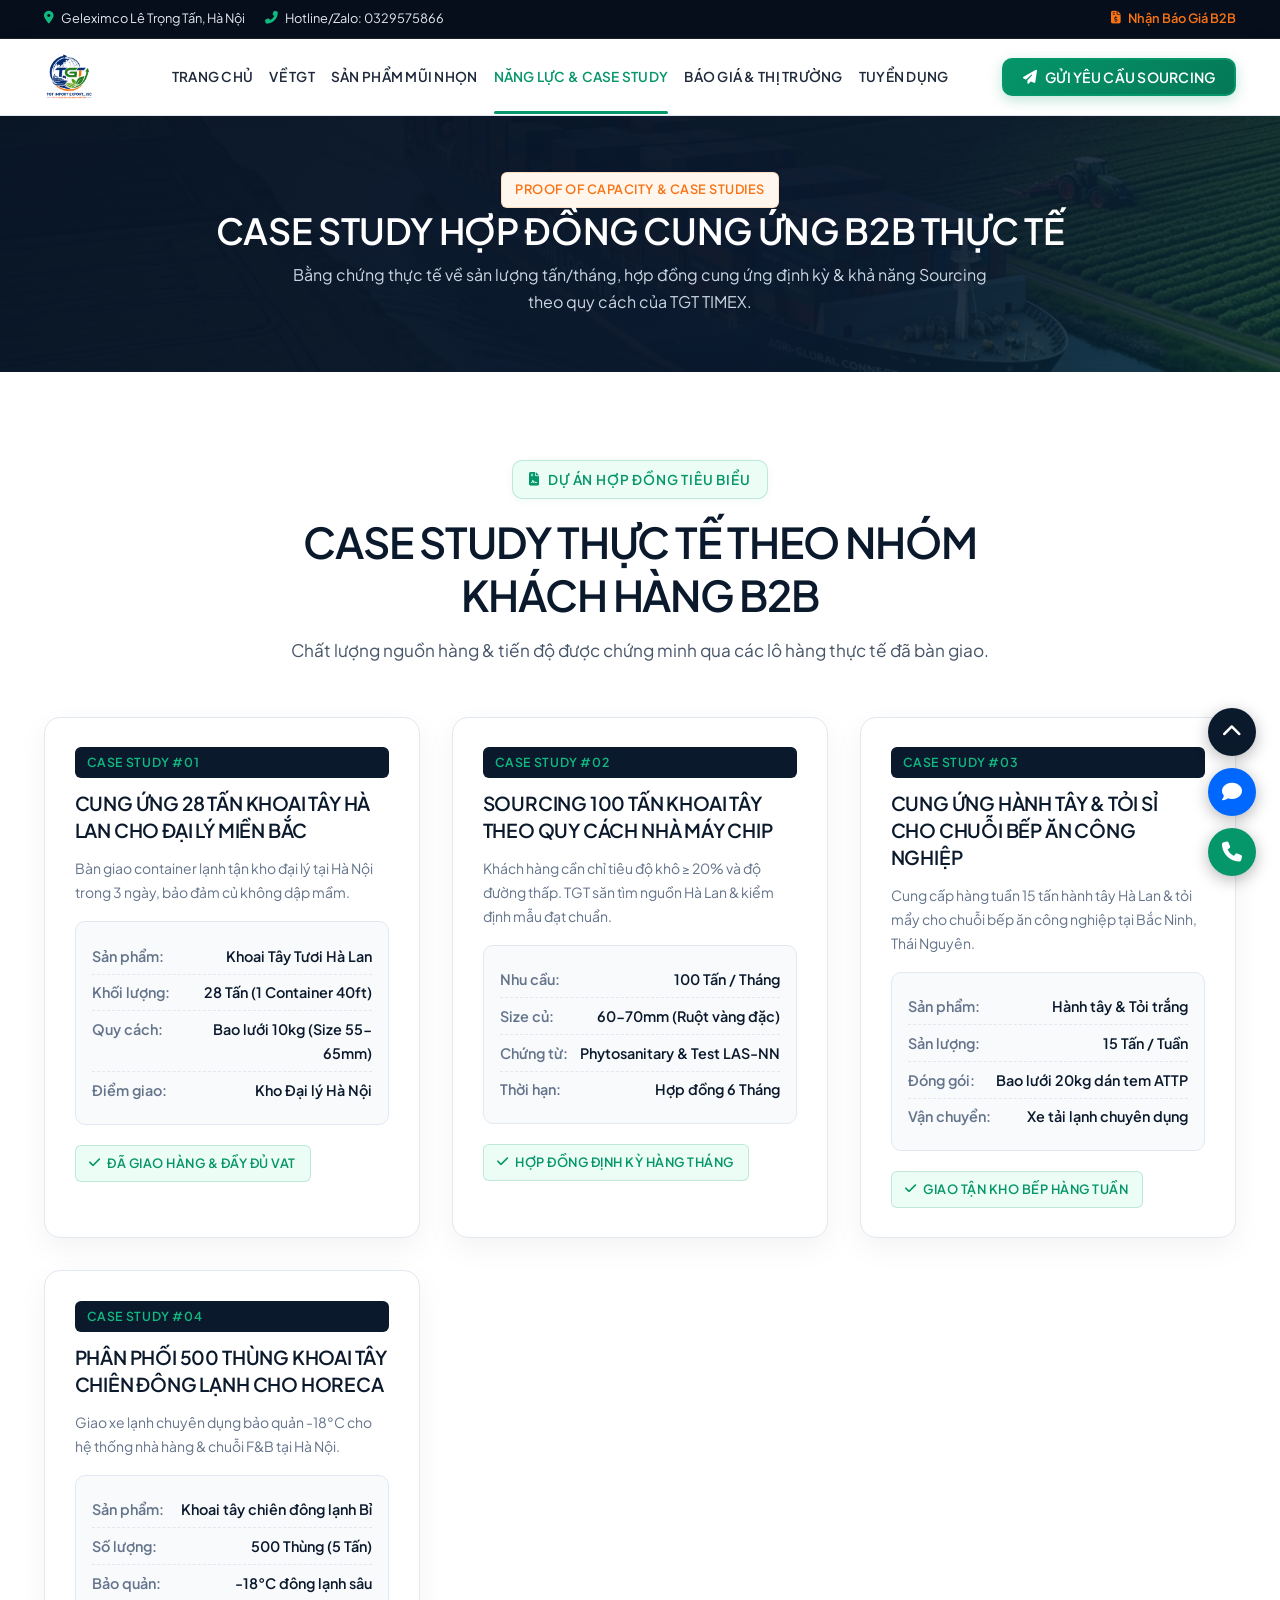
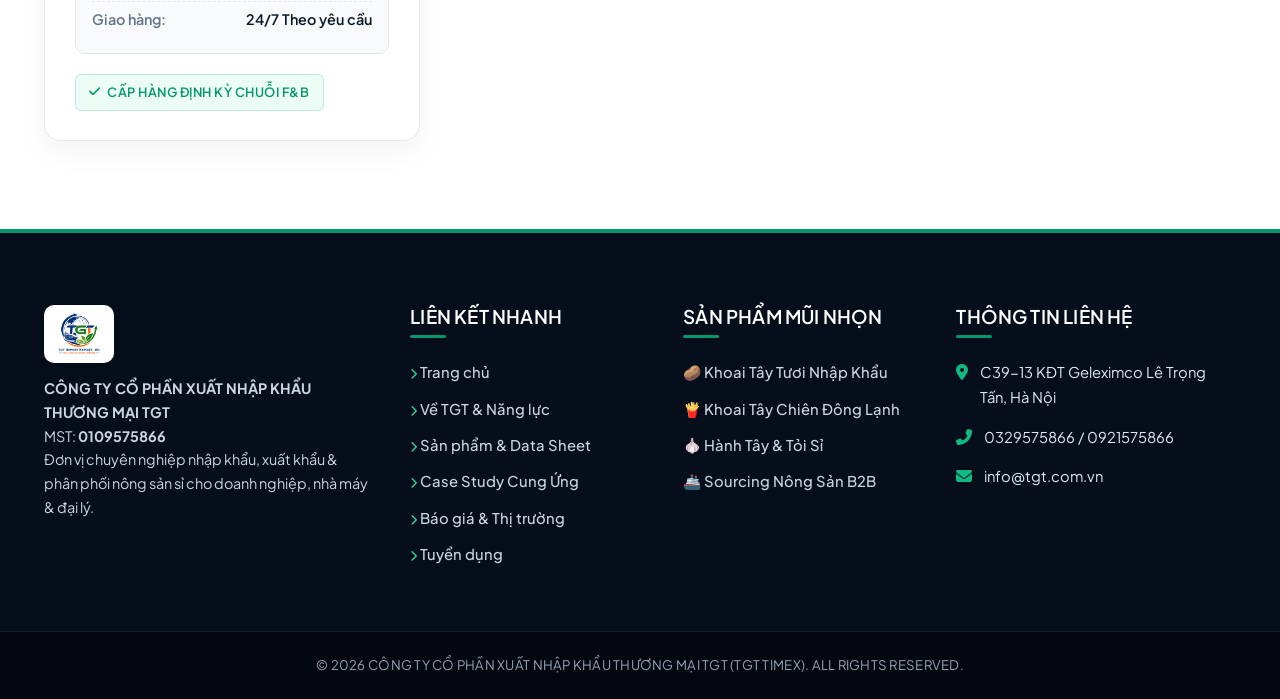
==== du-an.html @ 25cd85db "style: Streamline Footer column titles to SẢN PHẨM MŨI NHỌN and THÔNG TIN TRỤ SỞ, convert Copyright " ====
<!DOCTYPE html>
<html lang="vi">
<head>
    <meta charset="UTF-8">
    <meta name="viewport" content="width=device-width, initial-scale=1.0">
    <title>Năng Lực & Case Study Cung Ứng Thực Tế - TGT TIMEX</title>
    <meta name="description" content="Tổng hợp các Case Study dự án hợp đồng cung ứng nông sản thực tế của TGT TIMEX cho nhà máy chế biến, chợ đầu mối, chuỗi bếp ăn & đối tác XNK.">
    
    <!-- Google Fonts & FontAwesome -->
    <link rel="preconnect" href="https://fonts.googleapis.com">
    <link rel="preconnect" href="https://fonts.gstatic.com" crossorigin>
    <link href="https://fonts.googleapis.com/css2?family=Plus+Jakarta+Sans:wght@400;500;600;700;800&display=swap" rel="stylesheet">
    <link rel="stylesheet" href="https://cdnjs.cloudflare.com/ajax/libs/font-awesome/6.4.0/css/all.min.css">
    
    <link rel="stylesheet" href="assets/css/main.css">
</head>
<body>

        <!-- TOP ANNOUNCEMENT BAR -->
    <div class="top-bar">
        <div class="container">
            <div class="top-bar-info">
                <div class="top-bar-info-item">
                    <i class="fas fa-location-dot"></i>
                    <span>Geleximco Lê Trọng Tấn, Hà Nội</span>
                </div>
                <div class="top-bar-info-item">
                    <i class="fas fa-phone-alt"></i>
                    <span>Hotline/Zalo: 0329575866</span>
                </div>
            </div>
            <div class="top-bar-actions">
                <a href="#" class="top-bar-rfq-link trigger-rfq-modal">
                    <i class="fas fa-file-invoice-dollar"></i> Nhận Báo Giá B2B
                </a>
            </div>
        </div>
    </div>

    <!-- HEADER NAV -->
    <header class="header-nav">
        <div class="container">
            <div class="nav-wrapper">
                <a href="./" class="brand-logo">
                    <img src="assets/images/logo-tgt.png" alt="TGT TIMEX Logo" class="brand-logo-img">
                </a>

                <nav class="nav-menu">
                    <a href="./" class="nav-link">Trang chủ</a>
                    <a href="gioi-thieu.html" class="nav-link">Về TGT</a>
                    <a href="san-pham.html" class="nav-link">Sản Phẩm Mũi Nhọn</a>
                    <a href="du-an.html" class="nav-link active">Năng Lực & Case Study</a>
                    <a href="tin-tuc.html" class="nav-link">Báo Giá & Thị Trường</a>
                    <a href="tuyen-dung.html" class="nav-link">Tuyển dụng</a>
                    <div class="mobile-only-btn" style="margin-top:1.5rem; width:100%;">
                        <button class="btn btn-primary trigger-rfq-modal" style="width:100%; padding:0.85rem;">
                            <i class="fas fa-paper-plane"></i> Gửi Yêu Cầu Sourcing B2B
                        </button>
                    </div>
                </nav>

                <div class="nav-right-actions" style="display:flex; align-items:center; gap:0.75rem;">
                    <button class="btn btn-primary btn-sm trigger-rfq-modal">
                        <i class="fas fa-paper-plane"></i> Gửi Yêu Cầu Sourcing
                    </button>
                    <button class="mobile-toggle" aria-label="Open Menu">
                        <i class="fas fa-bars"></i>
                    </button>
                </div>
            </div>
        </div>
    </header>

    <!-- PAGE TITLE BANNER -->
    <section class="hero-section" style="padding:3.5rem 0; background-color:#0A192F;">
        <div class="hero-bg-overlay" style="opacity:0.4;"></div>
        <div class="container" style="position:relative; z-index:2; text-align:center;">
            <span class="badge badge-orange mb-2">Proof of Capacity & Case Studies</span>
            <h1 style="font-size:2.25rem; color:white;">CASE STUDY HỢP ĐỒNG CUNG ỨNG B2B THỰC TẾ</h1>
            <p style="color:#E2E8F0; max-width:700px; margin:0.5rem auto 0 auto;">Bằng chứng thực tế về sản lượng tấn/tháng, hợp đồng cung ứng định kỳ & khả năng Sourcing theo quy cách của TGT TIMEX.</p>
        </div>
    </section>

    <!-- CASE STUDIES SECTION -->
    <section class="section-padding bg-white">
        <div class="container">
            <div class="section-header">
                <span class="sub-tag"><i class="fas fa-file-contract"></i> Dự Án Hợp Đồng Tiêu Biểu</span>
                <h2 class="section-title">CASE STUDY THỰC TẾ THEO NHÓM KHÁCH HÀNG B2B</h2>
                <p class="section-subtitle">Chất lượng nguồn hàng & tiến độ được chứng minh qua các lô hàng thực tế đã bàn giao.</p>
            </div>

            <div class="case-study-grid">
                <!-- Case 1 -->
                <div class="case-study-card">
                    <div class="case-study-content">
                        <span class="case-study-badge">CASE STUDY #01</span>
                        <h3 class="case-study-title">CUNG ỨNG 28 TẤN KHOAI TÂY HÀ LAN CHO ĐẠI LÝ MIỀN BẮC</h3>
                        <p style="font-size:0.875rem; color:#64748B; margin-bottom:1rem;">Bàn giao container lạnh tận kho đại lý tại Hà Nội trong 3 ngày, bảo đảm củ không dập mầm.</p>
                        
                        <div class="case-study-specs">
                            <div class="case-study-spec-row"><label>Sản phẩm:</label> <span>Khoai Tây Tươi Hà Lan</span></div>
                            <div class="case-study-spec-row"><label>Khối lượng:</label> <span>28 Tấn (1 Container 40ft)</span></div>
                            <div class="case-study-spec-row"><label>Quy cách:</label> <span>Bao lưới 10kg (Size 55-65mm)</span></div>
                            <div class="case-study-spec-row"><label>Điểm giao:</label> <span>Kho Đại lý Hà Nội</span></div>
                        </div>

                        <span class="badge badge-green" style="align-self:flex-start;"><i class="fas fa-check"></i> Đã Giao Hàng & Đầy Đủ VAT</span>
                    </div>
                </div>

                <!-- Case 2 -->
                <div class="case-study-card">
                    <div class="case-study-content">
                        <span class="case-study-badge">CASE STUDY #02</span>
                        <h3 class="case-study-title">SOURCING 100 TẤN KHOAI TÂY THEO QUY CÁCH NHÀ MÁY CHIP</h3>
                        <p style="font-size:0.875rem; color:#64748B; margin-bottom:1rem;">Khách hàng cần chỉ tiêu độ khô ≥ 20% và độ đường thấp. TGT săn tìm nguồn Hà Lan & kiểm định mẫu đạt chuẩn.</p>
                        
                        <div class="case-study-specs">
                            <div class="case-study-spec-row"><label>Nhu cầu:</label> <span>100 Tấn / Tháng</span></div>
                            <div class="case-study-spec-row"><label>Size củ:</label> <span>60-70mm (Ruột vàng đặc)</span></div>
                            <div class="case-study-spec-row"><label>Chứng từ:</label> <span>Phytosanitary & Test LAS-NN</span></div>
                            <div class="case-study-spec-row"><label>Thời hạn:</label> <span>Hợp đồng 6 Tháng</span></div>
                        </div>

                        <span class="badge badge-green" style="align-self:flex-start;"><i class="fas fa-check"></i> Hợp Đồng Định Kỳ Hàng Tháng</span>
                    </div>
                </div>

                <!-- Case 3 -->
                <div class="case-study-card">
                    <div class="case-study-content">
                        <span class="case-study-badge">CASE STUDY #03</span>
                        <h3 class="case-study-title">CUNG ỨNG HÀNH TÂY & TỎI SỈ CHO CHUỖI BẾP ĂN CÔNG NGHIỆP</h3>
                        <p style="font-size:0.875rem; color:#64748B; margin-bottom:1rem;">Cung cấp hàng tuần 15 tấn hành tây Hà Lan & tỏi mẩy cho chuỗi bếp ăn công nghiệp tại Bắc Ninh, Thái Nguyên.</p>
                        
                        <div class="case-study-specs">
                            <div class="case-study-spec-row"><label>Sản phẩm:</label> <span>Hành tây & Tỏi trắng</span></div>
                            <div class="case-study-spec-row"><label>Sản lượng:</label> <span>15 Tấn / Tuần</span></div>
                            <div class="case-study-spec-row"><label>Đóng gói:</label> <span>Bao lưới 20kg dán tem ATTP</span></div>
                            <div class="case-study-spec-row"><label>Vận chuyển:</label> <span>Xe tải lạnh chuyên dụng</span></div>
                        </div>

                        <span class="badge badge-green" style="align-self:flex-start;"><i class="fas fa-check"></i> Giao Tận Kho Bếp Hàng Tuần</span>
                    </div>
                </div>

                <!-- Case 4 -->
                <div class="case-study-card">
                    <div class="case-study-content">
                        <span class="case-study-badge">CASE STUDY #04</span>
                        <h3 class="case-study-title">PHÂN PHỐI 500 THÙNG KHOAI TÂY CHIÊN ĐÔNG LẠNH CHO HORECA</h3>
                        <p style="font-size:0.875rem; color:#64748B; margin-bottom:1rem;">Giao xe lạnh chuyên dụng bảo quản -18°C cho hệ thống nhà hàng & chuỗi F&B tại Hà Nội.</p>
                        
                        <div class="case-study-specs">
                            <div class="case-study-spec-row"><label>Sản phẩm:</label> <span>Khoai tây chiên đông lạnh Bỉ</span></div>
                            <div class="case-study-spec-row"><label>Số lượng:</label> <span>500 Thùng (5 Tấn)</span></div>
                            <div class="case-study-spec-row"><label>Bảo quản:</label> <span>-18°C đông lạnh sâu</span></div>
                            <div class="case-study-spec-row"><label>Giao hàng:</label> <span>24/7 Theo yêu cầu</span></div>
                        </div>

                        <span class="badge badge-green" style="align-self:flex-start;"><i class="fas fa-check"></i> Cấp Hàng Định Kỳ Chuỗi F&B</span>
                    </div>
                </div>
            </div>
        </div>
    </section>

    <!-- FOOTER -->
    <footer class="footer">
        <div class="container">
            <div class="footer-grid">
                <div class="footer-col">
                    <div class="brand-logo mb-3">
                        <img src="assets/images/logo-tgt.png" alt="TGT TIMEX Logo" class="brand-logo-img footer-logo-img">
                    </div>
                    <p style="color:#CBD5E1; margin-top:0.85rem; font-size:0.9rem; line-height:1.65;">
                        <strong>CÔNG TY CỔ PHẦN XUẤT NHẬP KHẨU THƯƠNG MẠI TGT</strong><br>
                        MST: <strong>0109575866</strong><br>
                        Đơn vị chuyên nghiệp nhập khẩu, xuất khẩu & phân phối nông sản sỉ cho doanh nghiệp, nhà máy & đại lý.
                    </p>
                </div>

                <div class="footer-col">
                    <h4>LIÊN KẾT NHANH</h4>
                    <div class="footer-links">
                        <a href="./"><i class="fas fa-chevron-right" style="font-size:0.7rem; color:#34D399;"></i> Trang chủ</a>
                        <a href="gioi-thieu.html"><i class="fas fa-chevron-right" style="font-size:0.7rem; color:#34D399;"></i> Về TGT & Năng lực</a>
                        <a href="san-pham.html"><i class="fas fa-chevron-right" style="font-size:0.7rem; color:#34D399;"></i> Sản phẩm & Data Sheet</a>
                        <a href="du-an.html"><i class="fas fa-chevron-right" style="font-size:0.7rem; color:#34D399;"></i> Case Study Cung Ứng</a>
                        <a href="tin-tuc.html"><i class="fas fa-chevron-right" style="font-size:0.7rem; color:#34D399;"></i> Báo giá & Thị trường</a>
                        <a href="tuyen-dung.html"><i class="fas fa-chevron-right" style="font-size:0.7rem; color:#34D399;"></i> Tuyển dụng</a>
                    </div>
                </div>

                <div class="footer-col">
                    <h4>SẢN PHẨM MŨI NHỌN</h4>
                    <div class="footer-links">
                        <a href="san-pham.html">🥔 Khoai Tây Tươi Nhập Khẩu</a>
                        <a href="san-pham.html">🍟 Khoai Tây Chiên Đông Lạnh</a>
                        <a href="san-pham.html">🧄 Hành Tây & Tỏi Sỉ</a>
                        <a href="san-pham.html">🚢 Sourcing Nông Sản B2B</a>
                    </div>
                </div>

                <div class="footer-col">
                    <h4>THÔNG TIN LIÊN HỆ</h4>
                    <div class="footer-info-list">
                        <div class="footer-info-item">
                            <i class="fas fa-location-dot"></i>
                            <span>C39-13 KĐT Geleximco Lê Trọng Tấn, Hà Nội</span>
                        </div>
                        <div class="footer-info-item">
                            <i class="fas fa-phone-alt"></i>
                            <span>0329575866 / 0921575866</span>
                        </div>
                        <div class="footer-info-item">
                            <i class="fas fa-envelope"></i>
                            <span>info@tgt.com.vn</span>
                        </div>
                    </div>
                </div>
            </div>
        </div>

        <div class="copyright-bar">
            <div class="container">
                <p>© 2026 CÔNG TY CỔ PHẦN XUẤT NHẬP KHẨU THƯƠNG MẠI TGT (TGT TIMEX). All Rights Reserved.</p>
            </div>
        </div>
    </footer>

    <!-- FLOATING WIDGET -->
    <div class="floating-contact">
        <button id="backToTopBtn" class="float-btn float-backtotop" title="Về Đầu Trang">
            <i class="fas fa-chevron-up"></i>
        </button>
        <a href="https://zalo.me/0921575866" target="_blank" class="float-btn float-zalo" title="Chat Zalo 0921575866">
            <i class="fas fa-comment"></i>
        </a>
        <a href="tel:0329575866" class="float-btn float-phone" title="Gọi Hotline 0329575866">
            <i class="fas fa-phone"></i>
        </a>
    </div>

    <!-- RFQ MODAL -->
    <div class="modal-overlay" id="rfqModal">
        <div class="modal-card">
            <div class="modal-header">
                <div>
                    <span class="badge badge-orange mb-1">Gửi Yêu Cầu Báo Giá B2B</span>
                    <h3 style="font-size:1.35rem; color:#0F233D;">YÊU CẦU BÁO GIÁ & TÌM NGUỒN HÀNG NÔNG SẢN</h3>
                </div>
                <button class="modal-close"><i class="fas fa-xmark"></i></button>
            </div>
            <div class="modal-body">
                <form>
                    <div class="form-grid">
                        <div class="form-group">
                            <label>Họ và Tên Người Liên Hệ *</label>
                            <input type="text" class="form-control" placeholder="Nguyễn Văn A" required>
                        </div>
                        <div class="form-group">
                            <label>Tên Doanh Nghiệp / Cơ Sở *</label>
                            <input type="text" class="form-control" placeholder="Công ty / Đại lý..." required>
                        </div>
                        <div class="form-group">
                            <label>Số Điện Thoại / Zalo *</label>
                            <input type="tel" class="form-control" placeholder="09xxxxxxx" required>
                        </div>
                        <div class="form-group">
                            <label>Email nhận báo giá *</label>
                            <input type="email" class="form-control" placeholder="email@domain.com" required>
                        </div>
                        <div class="form-group">
                            <label>Mô hình kinh doanh?</label>
                            <select class="form-control">
                                <option value="nhamay">Nhà máy chế biến</option>
                                <option value="daily">Chợ đầu mối / Đại lý sỉ</option>
                                <option value="horeca">HORECA / Nhà hàng / F&B</option>
                                <option value="bepan">Bếp ăn công nghiệp</option>
                                <option value="sieuthi">Siêu thị / Bán lẻ</option>
                                <option value="xnk">Doanh nghiệp XNK</option>
                            </select>
                        </div>
                        <div class="form-group">
                            <label>Thời gian cần hàng?</label>
                            <select class="form-control">
                                <option value="ngay">Ngay lập tức (1-3 ngày)</option>
                                <option value="tuan">Trong 1-7 ngày</option>
                                <option value="thang">Trong 7-30 ngày</option>
                                <option value="daihan">Hợp đồng dài hạn</option>
                            </select>
                        </div>
                        <div class="form-group full-width">
                            <label>Ghi Chú Quy Cách & Sản Lượng Nông Sản</label>
                            <textarea class="form-control" placeholder="Ghi chú loại nông sản, size củ, số lượng tấn/container cần..."></textarea>
                        </div>
                    </div>
                    <div style="margin-top:1.35rem; text-align:center;">
                        <button type="submit" class="btn btn-navy btn-lg" style="width:100%;">
                            <i class="fas fa-paper-plane"></i> Gửi Yêu Cầu Báo Giá Ngay
                        </button>
                    </div>
                </form>
            </div>
        </div>
    </div>

    <script src="assets/js/main.js"></script>

    <!-- MOBILE STICKY BOTTOM BAR -->
    <div class="mobile-bottom-bar">
        <a href="tel:0329575866" class="mobile-bottom-btn mobile-btn-call">
            <i class="fas fa-phone-alt"></i> Hotline: 0329575866
        </a>
        <a href="https://zalo.me/0921575866" target="_blank" class="mobile-bottom-btn mobile-btn-zalo">
            <i class="fas fa-comment"></i> Chat Zalo B2B
        </a>
    </div>
</body>
</html>
---- assets/css/main.css ----
/* ==========================================================================
   TGT TIMEX - Master Ultra-Premium B2B Trade & Agriculture Design System
   Font Family: 'Plus Jakarta Sans' (Corporate B2B & Modern Trade Standard)
   Color Palette: Deep Corporate Navy (#0B192C / #061121) + Emerald Green (#059669 / #10B981) + Warm Amber (#F97316)
   ========================================================================== */

@import url('https://fonts.googleapis.com/css2?family=Plus+Jakarta+Sans:ital,wght@0,400;0,500;0,600;0,700;0,800;1,400;1,600&display=swap');

:root {
    --primary-navy: #0B192C;
    --dark-navy: #050E1A;
    --accent-green: #059669;
    --emerald-bright: #10B981;
    --emerald-light: #ECFDF5;
    --accent-orange: #F97316;
    --orange-light: #FFF7ED;
    --text-primary: #0F172A;
    --text-secondary: #475569;
    --text-muted: #64748B;
    --bg-light: #F8FAFC;
    --border-color: #E2E8F0;
    --card-shadow: 0 10px 30px rgba(11, 25, 44, 0.05);
    --card-shadow-hover: 0 20px 40px rgba(5, 150, 105, 0.15);
    --radius-sm: 6px;
    --radius-md: 10px;
    --radius-lg: 16px;
    --radius-xl: 24px;
    --transition-smooth: all 0.3s cubic-bezier(0.4, 0, 0.2, 1);
}

/* --- Reset & Global Body Styling --- */
*, *::before, *::after {
    box-sizing: border-box;
    margin: 0;
    padding: 0;
}

html, body {
    width: 100%;
    max-width: 100vw;
    overflow-x: hidden !important;
    scroll-behavior: smooth;
    font-size: 16px;
    -webkit-font-smoothing: antialiased;
    -moz-osx-font-smoothing: grayscale;
}

body.menu-open {
    overflow: hidden !important;
    touch-action: none;
}

body {
    font-family: 'Plus Jakarta Sans', -apple-system, BlinkMacSystemFont, 'Segoe UI', Roboto, sans-serif;
    color: var(--text-primary);
    background-color: #FFFFFF;
    font-size: 1rem;
    line-height: 1.7;
    font-weight: 400;
}

h1, h2, h3, h4, h5, h6,
.section-title, .hero-text-box h1, .product-title, .case-study-title, .service-card h3, .news-title, .modal-title, .rfq-title {
    font-family: 'Plus Jakarta Sans', sans-serif;
    color: var(--primary-navy);
    font-weight: 600;
    line-height: 1.25;
    word-wrap: break-word;
    letter-spacing: -0.01em;
    text-transform: uppercase;
}

h1 *, h2 *, h3 *, h4 *, h5 *, h6 *,
.section-title *, .hero-text-box h1 *, .product-title *, .case-study-title *, .service-card h3 *, .news-title *, .modal-title * {
    font-weight: 600 !important;
    text-transform: uppercase;
}

a {
    color: inherit;
    text-decoration: none;
    transition: var(--transition-smooth);
}

ul { list-style: none; }

img {
    max-width: 100%;
    height: auto;
    display: block;
}

.container {
    width: 100%;
    max-width: 1240px;
    margin: 0 auto;
    padding: 0 1.5rem;
    box-sizing: border-box;
}

/* --- Section Formatting & Subtitles --- */
.section-padding {
    padding: 5.5rem 0;
}

.bg-grey { background-color: var(--bg-light) !important; }
.bg-green-soft { background-color: #F0FDF4 !important; }
.bg-navy-dark { 
    background: linear-gradient(135deg, #0B192C 0%, #050E1A 100%) !important; 
    color: #FFFFFF !important; 
}

/* Force Crisp Contrast Text inside ALL dark background sections */
.bg-navy-dark h1,
.bg-navy-dark h2,
.bg-navy-dark h3,
.bg-navy-dark h4,
.bg-navy-dark .section-title,
.workflow-section h1,
.workflow-section h2,
.workflow-section h3,
.workflow-section h4,
.workflow-section .section-title,
.hero-section h1,
.hero-section h2,
.hero-section h3,
.hero-section h4,
.hero-section .section-title,
#b2b-cta h1,
#b2b-cta h2,
#b2b-cta h3,
#b2b-cta h4,
#b2b-cta .section-title {
    color: #FFFFFF !important;
}

.bg-navy-dark p,
.bg-navy-dark .section-subtitle,
.workflow-section p,
.workflow-section .section-subtitle,
.hero-section p,
.hero-section .section-subtitle,
#b2b-cta p,
#b2b-cta .section-subtitle {
    color: #CBD5E1 !important;
}

.section-header {
    text-align: center;
    max-width: 820px;
    margin: 0 auto 3.25rem auto;
}

.section-header.text-left {
    text-align: left;
    margin-left: 0;
}

.sub-tag {
    display: inline-flex;
    align-items: center;
    gap: 0.5rem;
    color: var(--accent-green);
    font-family: 'Plus Jakarta Sans', sans-serif;
    font-weight: 600;
    font-size: 0.85rem;
    text-transform: uppercase;
    letter-spacing: 0.06em;
    background-color: var(--emerald-light);
    padding: 0.45rem 1rem;
    border-radius: var(--radius-md);
    margin-bottom: 1rem;
    border: 1px solid rgba(5, 150, 105, 0.2);
    box-shadow: 0 2px 8px rgba(5, 150, 105, 0.06);
}

.badge {
    display: inline-flex;
    align-items: center;
    gap: 0.4rem;
    padding: 0.4rem 0.85rem;
    border-radius: var(--radius-sm);
    font-family: 'Plus Jakarta Sans', sans-serif;
    font-size: 0.8rem;
    font-weight: 600;
    text-transform: uppercase;
    letter-spacing: 0.04em;
}

.badge-navy { background-color: var(--primary-navy); color: #FFFFFF; }
.badge-green { background-color: var(--emerald-light); color: var(--accent-green); border: 1px solid rgba(5, 150, 105, 0.2); }
.badge-orange { background-color: var(--orange-light); color: var(--accent-orange); border: 1px solid rgba(249, 115, 22, 0.2); }

.section-title {
    font-size: clamp(1.85rem, 4vw, 2.65rem);
    font-weight: 600;
    color: var(--primary-navy);
    line-height: 1.25;
    margin-bottom: 0.9rem;
    letter-spacing: -0.025em;
}

.section-subtitle {
    font-size: 1.075rem;
    color: var(--text-secondary);
    line-height: 1.7;
    font-weight: 400;
}

/* --- Buttons --- */
.btn {
    display: inline-flex;
    align-items: center;
    justify-content: center;
    gap: 0.5rem;
    padding: 0.85rem 1.6rem;
    border-radius: var(--radius-md);
    font-family: 'Plus Jakarta Sans', sans-serif;
    font-weight: 600;
    font-size: 0.925rem;
    cursor: pointer;
    border: 2px solid transparent;
    transition: var(--transition-smooth);
    white-space: nowrap;
    box-sizing: border-box;
    text-transform: uppercase !important;
    letter-spacing: 0.02em;
}

.btn-primary {
    background: linear-gradient(135deg, #059669 0%, #047857 100%);
    color: #FFFFFF;
    border-color: #059669;
    box-shadow: 0 4px 14px rgba(5, 150, 105, 0.25);
}

.btn-primary:hover {
    background: linear-gradient(135deg, #047857 0%, #065F46 100%);
    border-color: #047857;
    box-shadow: 0 8px 24px rgba(5, 150, 105, 0.35);
    transform: translateY(-2px);
}

.btn-navy {
    background: linear-gradient(135deg, #0B192C 0%, #183354 100%);
    color: #FFFFFF;
    border-color: #0B192C;
    box-shadow: 0 4px 14px rgba(11, 25, 44, 0.2);
}

.btn-navy:hover {
    background: linear-gradient(135deg, #183354 0%, #0B192C 100%);
    border-color: #183354;
    box-shadow: 0 8px 24px rgba(11, 25, 44, 0.35);
    transform: translateY(-2px);
}

.btn-outline-navy {
    background-color: transparent;
    border-color: var(--primary-navy);
    color: var(--primary-navy);
}

.btn-outline-navy:hover {
    background-color: var(--primary-navy);
    color: #FFFFFF;
    transform: translateY(-2px);
}

.btn-outline-white {
    background-color: rgba(255, 255, 255, 0.08);
    border-color: rgba(255, 255, 255, 0.3);
    color: #FFFFFF;
    backdrop-filter: blur(8px);
}

.btn-outline-white:hover {
    background-color: #FFFFFF;
    color: var(--primary-navy);
    border-color: #FFFFFF;
    transform: translateY(-2px);
}

.btn-sm { padding: 0.5rem 1.15rem; font-size: 0.875rem; }
.btn-lg { padding: 1rem 2.25rem; font-size: 1.05rem; }

/* --- Top Bar --- */
.top-bar {
    background-color: var(--dark-navy);
    color: #E2E8F0;
    font-size: 0.825rem;
    padding: 0.5rem 0;
    border-bottom: 1px solid rgba(255, 255, 255, 0.08);
    overflow: hidden;
}

.top-bar .container {
    display: flex;
    justify-content: space-between;
    align-items: center;
    gap: 1rem;
}

.top-bar-info {
    display: flex;
    align-items: center;
    gap: 1.25rem;
    flex-wrap: nowrap;
    overflow: hidden;
}

.top-bar-info-item {
    display: flex;
    align-items: center;
    gap: 0.45rem;
    white-space: nowrap;
    font-size: 0.8rem;
}

.top-bar-info-item i { color: var(--emerald-bright); flex-shrink: 0; }

.top-bar-rfq-link {
    color: var(--accent-orange);
    font-weight: 600;
    font-family: 'Plus Jakarta Sans', sans-serif;
    display: flex;
    align-items: center;
    gap: 0.45rem;
    white-space: nowrap;
    font-size: 0.8rem;
    flex-shrink: 0;
}

.top-bar-rfq-link:hover { color: #FFA35C; }

/* --- Header Navbar Desktop --- */
.header-nav {
    position: sticky;
    top: 0;
    z-index: 1000;
    background-color: #FFFFFF;
    border-bottom: 1px solid var(--border-color);
    box-shadow: 0 4px 20px rgba(0, 0, 0, 0.04);
}

.nav-wrapper {
    display: flex;
    align-items: center;
    justify-content: space-between;
    height: 76px;
    gap: 1rem;
}

/* Brand Logo */
.brand-logo {
    display: flex;
    align-items: center;
    flex-shrink: 0;
    margin-right: 1.5rem;
}

.brand-logo-img {
    height: 50px;
    width: auto;
    max-width: 220px;
    object-fit: contain;
    flex-shrink: 0;
    transition: var(--transition-smooth);
}

.footer-logo-img {
    height: 58px;
    background-color: #FFFFFF;
    padding: 6px 12px;
    border-radius: var(--radius-md);
    box-shadow: 0 4px 14px rgba(0, 0, 0, 0.15);
}

.logo-icon-box {
    width: 42px;
    height: 42px;
    background: linear-gradient(135deg, #0B192C, #059669);
    border-radius: var(--radius-md);
    display: flex;
    align-items: center;
    justify-content: center;
    color: #FFFFFF;
    font-weight: 600;
    font-size: 1.2rem;
    font-family: 'Plus Jakarta Sans', sans-serif;
    position: relative;
    box-shadow: 0 4px 12px rgba(5, 150, 105, 0.25);
    flex-shrink: 0;
}

.logo-text { display: flex; flex-direction: column; white-space: nowrap; }

.logo-title {
    font-family: 'Plus Jakarta Sans', sans-serif;
    font-weight: 600;
    font-size: 1.35rem;
    color: var(--primary-navy);
    line-height: 1;
    letter-spacing: -0.025em;
}

.logo-title span { color: var(--accent-green); }

.logo-subtitle {
    font-size: 0.65rem;
    font-weight: 600;
    color: var(--text-muted);
    letter-spacing: 0.08em;
    text-transform: uppercase;
    margin-top: 3px;
}

/* Nav Menu Desktop */
.nav-menu {
    display: flex;
    align-items: center;
    gap: clamp(0.5rem, 1.25vw, 1.35rem);
    flex-shrink: 1;
    flex-wrap: nowrap;
}

.nav-link {
    font-family: 'Plus Jakarta Sans', sans-serif;
    font-weight: 600;
    font-size: 0.85rem;
    color: #1E293B;
    padding: 0.5rem 0;
    position: relative;
    white-space: nowrap;
    flex-shrink: 0;
    text-transform: uppercase !important;
    letter-spacing: 0.02em;
}

.nav-link:hover, .nav-link.active {
    color: var(--accent-green);
    font-weight: 600;
}

.nav-link.active::after {
    content: '';
    position: absolute;
    bottom: -18px;
    left: 0;
    width: 100%;
    height: 3px;
    background-color: var(--accent-green);
    border-radius: 2px;
}

.nav-right-actions {
    display: flex;
    align-items: center;
    gap: 0.75rem;
    flex-shrink: 0;
}

.mobile-toggle {
    display: none;
    background: none;
    border: none;
    font-size: 1.5rem;
    color: var(--primary-navy);
    cursor: pointer;
    padding: 0.4rem;
}

.mobile-only-btn { display: none; }

/* --- Hero Banner Section --- */
.hero-section {
    position: relative;
    background-color: var(--dark-navy);
    color: #FFFFFF;
    padding: 5rem 0 6.5rem 0;
    overflow: hidden;
}

.hero-bg-overlay {
    position: absolute;
    inset: 0;
    background: linear-gradient(135deg, rgba(5, 14, 26, 0.96) 0%, rgba(11, 25, 44, 0.9) 65%, rgba(5, 150, 105, 0.32) 100%),
                url('../images/hero_banner.png') center/cover no-repeat;
    z-index: 1;
}

.hero-content-wrapper {
    position: relative;
    z-index: 2;
    display: grid;
    grid-template-columns: 1.25fr 0.75fr;
    gap: 3.5rem;
    align-items: center;
}

.hero-text-box h1 {
    font-size: clamp(2.1rem, 4.8vw, 3.2rem);
    font-weight: 600;
    color: #FFFFFF !important;
    margin-bottom: 1.35rem;
    line-height: 1.18;
    letter-spacing: -0.03em;
}

.hero-text-box h1 span { color: var(--emerald-bright) !important; }

.hero-text-box p {
    font-size: 1.1rem;
    color: #E2E8F0 !important;
    margin-bottom: 2.25rem;
    max-width: 650px;
    line-height: 1.7;
}

.hero-actions {
    display: flex;
    align-items: center;
    gap: 1rem;
    flex-wrap: wrap;
}

.hero-feature-card {
    background: rgba(255, 255, 255, 0.05);
    border: 1px solid rgba(255, 255, 255, 0.15);
    border-radius: var(--radius-lg);
    padding: 2rem;
    backdrop-filter: blur(12px);
    box-shadow: 0 20px 40px rgba(0, 0, 0, 0.3);
    box-sizing: border-box;
}

.hero-feature-card h3 {
    color: #FFFFFF !important;
    font-size: 1.25rem;
    margin-bottom: 1.25rem;
    padding-bottom: 0.75rem;
    border-bottom: 1px solid rgba(255, 255, 255, 0.15);
}

.hero-feature-list {
    display: flex;
    flex-direction: column;
    gap: 1.15rem;
}

.hero-feature-item {
    display: flex;
    align-items: flex-start;
    gap: 0.9rem;
}

.hero-feature-icon {
    width: 36px;
    height: 36px;
    background-color: rgba(16, 185, 129, 0.25);
    color: var(--emerald-bright);
    border-radius: 50%;
    display: flex;
    align-items: center;
    justify-content: center;
    font-size: 1rem;
    flex-shrink: 0;
    margin-top: 2px;
}

.hero-feature-info h4 {
    color: #FFFFFF !important;
    font-size: 1rem;
    font-weight: 600;
    margin-bottom: 0.2rem;
}

.hero-feature-info p {
    color: #CBD5E1 !important;
    font-size: 0.875rem;
    line-height: 1.5;
}

/* --- Target Customer Segment Cards --- */
.segments-grid {
    display: grid;
    grid-template-columns: repeat(3, 1fr);
    gap: 1.75rem;
}

.segment-card {
    background-color: #FFFFFF;
    border: 1px solid var(--border-color);
    border-radius: var(--radius-lg);
    padding: 2rem 1.65rem;
    transition: var(--transition-smooth);
    display: flex;
    flex-direction: column;
    box-shadow: var(--card-shadow);
}

.segment-card:hover {
    border-color: var(--accent-green);
    box-shadow: var(--card-shadow-hover);
    transform: translateY(-6px);
}

.segment-header-box {
    display: flex;
    align-items: center;
    gap: 1rem;
    margin-bottom: 1rem;
}

.segment-icon-box {
    width: 50px;
    height: 50px;
    background-color: var(--emerald-light);
    color: var(--accent-green);
    border-radius: var(--radius-md);
    display: flex;
    align-items: center;
    justify-content: center;
    font-size: 1.35rem;
    flex-shrink: 0;
    border: 1px solid rgba(5, 150, 105, 0.15);
}

.segment-card h3 {
    font-size: 1.15rem;
    font-weight: 600;
    color: var(--primary-navy);
}

.segment-desc {
    font-size: 0.925rem;
    color: var(--text-secondary);
    line-height: 1.6;
    margin-bottom: 1.25rem;
}

.segment-tags {
    display: flex;
    flex-wrap: wrap;
    gap: 0.45rem;
    margin-top: auto;
}

.segment-tag-item {
    font-size: 0.775rem;
    font-weight: 600;
    color: var(--primary-navy);
    background-color: var(--bg-light);
    border: 1px solid var(--border-color);
    padding: 0.25rem 0.65rem;
    border-radius: var(--radius-sm);
}

/* --- Case Study Evidence Cards --- */
.case-study-grid {
    display: grid;
    grid-template-columns: repeat(3, 1fr);
    gap: 2rem;
}

.case-study-card {
    background-color: #FFFFFF;
    border: 1px solid var(--border-color);
    border-radius: var(--radius-lg);
    overflow: hidden;
    transition: var(--transition-smooth);
    display: flex;
    flex-direction: column;
    box-shadow: var(--card-shadow);
}

.case-study-card:hover {
    border-color: var(--accent-green);
    box-shadow: var(--card-shadow-hover);
    transform: translateY(-6px);
}

.case-study-badge {
    display: inline-block;
    background-color: var(--primary-navy);
    color: var(--emerald-bright);
    font-size: 0.775rem;
    font-weight: 600;
    padding: 0.3rem 0.75rem;
    border-radius: var(--radius-sm);
    margin-bottom: 0.75rem;
    letter-spacing: 0.05em;
}

.case-study-content {
    padding: 1.85rem;
    display: flex;
    flex-direction: column;
    flex-grow: 1;
}

.case-study-title {
    font-size: 1.2rem;
    font-weight: 600;
    color: var(--primary-navy);
    margin-bottom: 0.85rem;
    line-height: 1.4;
}

.case-study-specs {
    background-color: var(--bg-light);
    border: 1px solid var(--border-color);
    border-radius: var(--radius-md);
    padding: 1rem;
    margin-bottom: 1.25rem;
    font-size: 0.9rem;
}

.case-study-spec-row {
    display: flex;
    justify-content: space-between;
    align-items: flex-start;
    gap: 0.5rem;
    padding: 0.35rem 0;
    border-bottom: 1px dashed var(--border-color);
}

.case-study-spec-row:last-child { border-bottom: none; }
.case-study-spec-row label { color: var(--text-muted); font-weight: 600; white-space: nowrap; flex-shrink: 0; }
.case-study-spec-row span { color: var(--primary-navy); font-weight: 600; text-align: right; word-break: break-word; }

/* --- Stats Banner --- */
.stats-banner {
    margin-top: -3rem;
    position: relative;
    z-index: 10;
}

.stats-card-grid {
    background-color: #FFFFFF;
    border-radius: var(--radius-lg);
    border: 1px solid var(--border-color);
    box-shadow: 0 14px 35px rgba(11, 25, 44, 0.08);
    display: grid;
    grid-template-columns: repeat(4, 1fr);
    padding: 2rem 1.5rem;
}

.stat-box {
    text-align: center;
    padding: 0.4rem 0.75rem;
    word-break: break-word;
}

.stat-number {
    font-family: 'Plus Jakarta Sans', sans-serif;
    font-size: clamp(1.75rem, 3vw, 2.5rem);
    font-weight: 600;
    color: var(--primary-navy);
    line-height: 1.1;
    margin-bottom: 0.4rem;
    letter-spacing: -0.03em;
    text-transform: uppercase !important;
}

.stat-number span { color: var(--accent-green); }

.stat-label {
    font-size: 0.85rem;
    font-weight: 600;
    color: var(--text-muted);
    line-height: 1.4;
    text-transform: uppercase !important;
    letter-spacing: 0.02em;
}

/* --- USP / Vision Card Grid --- */
.usp-grid {
    display: grid;
    grid-template-columns: repeat(3, 1fr);
    gap: 1.75rem;
}

.usp-card {
    background-color: #FFFFFF;
    border: 1px solid var(--border-color);
    border-radius: var(--radius-lg);
    padding: 2rem 1.65rem;
    box-shadow: 0 10px 30px rgba(11, 25, 44, 0.05);
    transition: var(--transition-smooth);
    display: flex;
    flex-direction: column;
    position: relative;
    overflow: hidden;
}

.usp-card::before {
    content: '';
    position: absolute;
    top: 0;
    left: 0;
    width: 100%;
    height: 4px;
    background: linear-gradient(90deg, var(--primary-navy), var(--accent-green));
    opacity: 0;
    transition: opacity 0.3s ease;
}

.usp-card:hover {
    border-color: var(--accent-green);
    box-shadow: 0 20px 40px rgba(5, 150, 105, 0.12);
    transform: translateY(-6px);
}

.usp-card:hover::before {
    opacity: 1;
}

.usp-header-row {
    display: flex;
    align-items: center;
    justify-content: space-between;
    margin-bottom: 1.25rem;
}

.usp-icon-box {
    width: 52px;
    height: 52px;
    background-color: var(--emerald-light);
    color: var(--accent-green);
    border-radius: var(--radius-md);
    display: flex;
    align-items: center;
    justify-content: center;
    font-size: 1.5rem;
    border: 1px solid rgba(5, 150, 105, 0.15);
    flex-shrink: 0;
}

.usp-card h3 {
    font-size: 1.2rem;
    font-weight: 600;
    color: var(--primary-navy);
    margin-bottom: 0.75rem;
    line-height: 1.35;
    letter-spacing: -0.015em;
}

.usp-card p {
    font-size: 0.925rem;
    color: var(--text-secondary);
    line-height: 1.65;
    margin-bottom: 1.5rem;
}

.usp-card-footer {
    margin-top: auto;
    padding-top: 1rem;
    border-top: 1px dashed var(--border-color);
}


/* --- Service / Highlight Section --- */
.services-grid {
    display: grid;
    grid-template-columns: repeat(4, 1fr);
    gap: 1.6rem;
}

.service-card {
    background-color: #FFFFFF;
    border: 1px solid var(--border-color);
    border-radius: var(--radius-lg);
    padding: 1.85rem 1.5rem;
    transition: var(--transition-smooth);
    display: flex;
    flex-direction: column;
    box-shadow: var(--card-shadow);
}

.service-card:hover {
    border-color: var(--accent-green);
    box-shadow: var(--card-shadow-hover);
    transform: translateY(-5px);
}

.service-icon-box {
    width: 54px;
    height: 54px;
    background-color: var(--emerald-light);
    color: var(--accent-green);
    border-radius: var(--radius-md);
    display: flex;
    align-items: center;
    justify-content: center;
    font-size: 1.4rem;
    margin-bottom: 1.25rem;
}

.service-card h3 {
    font-size: 1.15rem;
    font-weight: 600;
    margin-bottom: 0.65rem;
    color: var(--primary-navy);
}

.service-card p {
    font-size: 0.925rem;
    color: var(--text-muted);
    line-height: 1.6;
    margin-bottom: 1.1rem;
}

.service-link {
    margin-top: auto;
    font-family: 'Plus Jakarta Sans', sans-serif;
    font-weight: 600;
    font-size: 0.9rem;
    color: var(--accent-green);
    display: inline-flex;
    align-items: center;
    gap: 0.5rem;
}

/* --- About Us Highlight --- */
.about-section-grid {
    display: grid;
    grid-template-columns: 1fr 1fr;
    gap: 3.5rem;
    align-items: center;
}

.about-img-box {
    position: relative;
}

.about-img-box img {
    border-radius: var(--radius-lg);
    width: 100%;
    box-shadow: 0 12px 30px rgba(0, 0, 0, 0.08);
}

.about-badge-overlay {
    position: absolute;
    bottom: -15px;
    right: -15px;
    background-color: var(--primary-navy);
    color: #FFFFFF;
    padding: 1.35rem 1.65rem;
    border-radius: var(--radius-md);
    box-shadow: 0 12px 30px rgba(0, 0, 0, 0.25);
    border-left: 5px solid var(--accent-green);
}

.about-badge-overlay h4 {
    color: var(--emerald-bright) !important;
    font-size: 1.6rem;
    font-weight: 600;
    line-height: 1;
}

.about-badge-overlay p {
    color: #E2E8F0 !important;
    font-size: 0.875rem;
    margin-top: 4px;
}

.about-check-list {
    display: flex;
    flex-direction: column;
    gap: 0.95rem;
    margin: 1.65rem 0;
}

.about-check-item {
    display: flex;
    align-items: flex-start;
    gap: 0.85rem;
    font-size: 1rem;
    color: #334155;
    line-height: 1.6;
}

.about-check-item i {
    color: var(--accent-green);
    font-size: 1.15rem;
    margin-top: 3px;
}

/* --- Product Showcase Grid --- */
.filter-tabs {
    display: flex;
    justify-content: center;
    gap: 0.65rem;
    flex-wrap: wrap;
    margin-bottom: 2.5rem;
}

.filter-btn {
    padding: 0.65rem 1.35rem;
    border-radius: var(--radius-md);
    border: 1px solid var(--border-color);
    background-color: #FFFFFF;
    color: #334155;
    font-family: 'Plus Jakarta Sans', sans-serif;
    font-weight: 600;
    font-size: 0.925rem;
    cursor: pointer;
    transition: var(--transition-smooth);
    text-transform: uppercase !important;
    letter-spacing: 0.02em;
}

.filter-btn:hover, .filter-btn.active {
    background-color: var(--primary-navy);
    color: #FFFFFF;
    border-color: var(--primary-navy);
    box-shadow: 0 4px 14px rgba(11, 25, 44, 0.2);
}

.product-grid {
    display: grid;
    grid-template-columns: repeat(3, 1fr);
    gap: 2rem;
}

.product-card {
    background-color: #FFFFFF;
    border: 1px solid var(--border-color);
    border-radius: var(--radius-lg);
    overflow: hidden;
    transition: var(--transition-smooth);
    display: flex;
    flex-direction: column;
    box-shadow: var(--card-shadow);
}

.product-card:hover {
    border-color: var(--accent-green);
    box-shadow: var(--card-shadow-hover);
    transform: translateY(-6px);
}

.product-img-wrapper {
    position: relative;
    height: 230px;
    overflow: hidden;
    background-color: #F1F5F9;
}

.product-img-wrapper img {
    width: 100%;
    height: 100%;
    object-fit: cover;
    transition: transform 0.5s ease;
}

.product-card:hover .product-img-wrapper img {
    transform: scale(1.05);
}

.product-category-tag {
    position: absolute;
    top: 14px;
    left: 14px;
    background-color: var(--primary-navy);
    color: #FFFFFF !important;
    font-family: 'Plus Jakarta Sans', sans-serif;
    font-size: 0.75rem;
    font-weight: 600;
    padding: 0.3rem 0.75rem;
    border-radius: var(--radius-sm);
    box-shadow: 0 2px 8px rgba(0,0,0,0.2);
}

.product-origin-badge {
    position: absolute;
    top: 14px;
    right: 14px;
    background-color: var(--accent-green);
    color: #FFFFFF !important;
    font-family: 'Plus Jakarta Sans', sans-serif;
    font-size: 0.75rem;
    font-weight: 600;
    padding: 0.3rem 0.75rem;
    border-radius: var(--radius-sm);
    box-shadow: 0 2px 8px rgba(0,0,0,0.2);
}

.product-content {
    padding: 1.65rem;
    display: flex;
    flex-direction: column;
    flex-grow: 1;
}

.product-title {
    font-size: 1.2rem;
    font-weight: 600;
    margin-bottom: 0.55rem;
    color: var(--primary-navy);
}

.product-desc {
    font-size: 0.925rem;
    color: var(--text-muted);
    margin-bottom: 1.25rem;
    line-height: 1.6;
}

.product-specs-list {
    background-color: var(--bg-light);
    border: 1px solid var(--border-color);
    border-radius: var(--radius-md);
    padding: 0.85rem 1rem;
    margin-bottom: 1.25rem;
    font-size: 0.875rem;
    margin-top: auto;
}

.product-spec-item {
    display: flex;
    justify-content: space-between;
    align-items: flex-start;
    gap: 0.5rem;
    padding: 0.35rem 0;
    border-bottom: 1px dashed var(--border-color);
}

.product-spec-item:last-child { border-bottom: none; }
.product-spec-item label { color: var(--text-muted); font-weight: 600; white-space: nowrap; flex-shrink: 0; }
.product-spec-item span { color: var(--primary-navy); font-weight: 600; text-align: right; word-break: break-word; }

.product-actions {
    display: flex;
    gap: 0.5rem;
    width: 100%;
    box-sizing: border-box;
}

.product-actions .btn {
    flex: 1 1 0%;
    min-width: 0;
    padding: 0.65rem 0.35rem !important;
    font-size: 0.8rem !important;
    white-space: nowrap !important;
    text-transform: uppercase !important;
    justify-content: center;
    letter-spacing: 0.01em;
    box-sizing: border-box;
}

/* --- Workflow Section --- */
.workflow-section {
    background: linear-gradient(135deg, #0B192C 0%, #050E1A 100%) !important;
    color: #FFFFFF !important;
}

.workflow-grid {
    display: grid;
    grid-template-columns: repeat(5, 1fr);
    gap: 1.25rem;
}

.workflow-step {
    background: rgba(255, 255, 255, 0.05);
    border: 1px solid rgba(255, 255, 255, 0.12);
    border-radius: var(--radius-lg);
    padding: 1.75rem 1.15rem;
    text-align: center;
    transition: var(--transition-smooth);
}

.workflow-step:hover {
    background: rgba(255, 255, 255, 0.09);
    border-color: rgba(16, 185, 129, 0.4);
    transform: translateY(-4px);
}

.step-num {
    width: 44px;
    height: 44px;
    background: linear-gradient(135deg, #059669 0%, #10B981 100%);
    color: #FFFFFF !important;
    border-radius: 50%;
    display: flex;
    align-items: center;
    justify-content: center;
    font-family: 'Plus Jakarta Sans', sans-serif;
    font-weight: 600;
    font-size: 1.1rem;
    margin: 0 auto 1rem auto;
    box-shadow: 0 4px 14px rgba(16, 185, 129, 0.3);
}

.workflow-step h4 {
    color: #FFFFFF !important;
    font-size: 1.05rem;
    font-weight: 600;
    margin-bottom: 0.45rem;
}

.workflow-step p {
    color: #CBD5E1 !important;
    font-size: 0.875rem;
    line-height: 1.5;
}

/* --- News Section --- */
.news-grid {
    display: grid;
    grid-template-columns: repeat(3, 1fr);
    gap: 2rem;
}

.news-card {
    background-color: #FFFFFF;
    border-radius: var(--radius-lg);
    border: 1px solid var(--border-color);
    overflow: hidden;
    box-shadow: var(--card-shadow);
    transition: var(--transition-smooth);
}

.news-card:hover {
    border-color: var(--accent-green);
    box-shadow: var(--card-shadow-hover);
    transform: translateY(-5px);
}

.news-img {
    height: 200px;
    overflow: hidden;
}

.news-img img {
    width: 100%;
    height: 100%;
    object-fit: cover;
    transition: transform 0.5s ease;
}

.news-card:hover .news-img img {
    transform: scale(1.05);
}

.news-content { padding: 1.65rem; }

.news-date {
    font-size: 0.825rem;
    color: var(--text-muted);
    margin-bottom: 0.45rem;
    font-weight: 600;
}

.news-title {
    font-size: 1.15rem;
    font-weight: 600;
    color: var(--primary-navy);
    margin-bottom: 0.65rem;
    line-height: 1.4;
}

.news-snippet {
    font-size: 0.925rem;
    color: var(--text-secondary);
    line-height: 1.6;
}

/* --- RFQ Form Box --- */
.rfq-box {
    background-color: #FFFFFF;
    border-radius: var(--radius-lg);
    border: 1px solid var(--border-color);
    padding: 2.75rem;
    box-shadow: 0 12px 35px rgba(11, 25, 44, 0.08);
}

.form-grid {
    display: grid;
    grid-template-columns: repeat(2, 1fr);
    gap: 1.35rem;
}

.form-group {
    display: flex;
    flex-direction: column;
    gap: 0.5rem;
}

.form-group.full-width { grid-column: span 2; }

.form-group label {
    font-family: 'Plus Jakarta Sans', sans-serif;
    font-size: 0.9rem;
    font-weight: 600;
    color: #334155;
}

.form-control {
    height: 48px;
    padding: 0 1.15rem;
    border-radius: var(--radius-md);
    border: 1px solid #CBD5E1;
    font-family: 'Plus Jakarta Sans', sans-serif;
    font-size: 0.95rem;
    color: #0F172A;
    outline: none;
    transition: var(--transition-smooth);
    background-color: #FFFFFF;
}

select.form-control {
    cursor: pointer;
    appearance: auto;
}

.form-control:focus {
    border-color: var(--accent-green);
    box-shadow: 0 0 0 4px rgba(5, 150, 105, 0.15);
}

textarea.form-control {
    height: auto;
    padding: 0.95rem 1.15rem;
    resize: vertical;
    min-height: 115px;
}

/* --- FOOTER ARCHITECTURE --- */
.footer {
    background-color: var(--dark-navy) !important;
    color: #CBD5E1 !important;
    padding-top: 4.5rem;
    font-size: 0.925rem;
    border-top: 4px solid var(--accent-green);
}

.footer-grid {
    display: grid;
    grid-template-columns: 1.4fr 1fr 1fr 1.2fr;
    gap: 2.5rem;
    padding-bottom: 4rem;
}

.footer-col h4 {
    color: #FFFFFF !important;
    font-size: 1.18rem;
    font-weight: 600;
    margin-bottom: 1.4rem;
    position: relative;
    padding-bottom: 0.55rem;
    text-transform: uppercase !important;
    letter-spacing: 0.01em;
}

.footer-col h4::after {
    content: '';
    position: absolute;
    bottom: 0;
    left: 0;
    width: 36px;
    height: 3px;
    background-color: var(--accent-green);
    border-radius: 2px;
}

.footer-col p {
    color: #CBD5E1 !important;
    font-size: 0.925rem;
    line-height: 1.7;
}

.footer-links {
    display: flex;
    flex-direction: column;
    gap: 0.7rem;
}

.footer-links a {
    color: #CBD5E1 !important;
    font-size: 0.925rem;
    font-weight: 500;
}

.footer-links a:hover {
    color: var(--emerald-bright) !important;
    padding-left: 6px;
}

.footer-info-list {
    display: flex;
    flex-direction: column;
    gap: 0.9rem;
}

.footer-info-item {
    display: flex;
    align-items: flex-start;
    gap: 0.75rem;
    color: #E2E8F0 !important;
    font-size: 0.925rem;
}

.footer-info-item i {
    color: var(--emerald-bright) !important;
    margin-top: 4px;
    font-size: 1rem;
}

.footer-info-item span { color: #E2E8F0 !important; }

.copyright-bar {
    border-top: 1px solid rgba(255, 255, 255, 0.08);
    padding: 1.4rem 0;
    text-align: center;
    font-size: 0.825rem;
    color: #94A3B8 !important;
    background-color: #030810;
    text-transform: uppercase !important;
    letter-spacing: 0.02em;
}

/* Hide Mobile Bottom Bar on Desktop by default */
.mobile-bottom-bar {
    display: none !important;
}

/* --- Floating Call, Zalo & Back-to-Top Widget --- */
.floating-contact {
    position: fixed;
    bottom: 24px;
    right: 24px;
    z-index: 9999;
    display: flex;
    flex-direction: column;
    gap: 0.75rem;
}

.float-btn {
    width: 48px;
    height: 48px;
    border-radius: 50%;
    display: flex;
    align-items: center;
    justify-content: center;
    color: #FFFFFF;
    font-size: 1.25rem;
    box-shadow: 0 4px 16px rgba(0, 0, 0, 0.28);
    transition: var(--transition-smooth);
    border: none;
    cursor: pointer;
}

.float-btn:hover { transform: scale(1.1); }
.float-zalo { background-color: #0068FF; }
.float-phone { background-color: var(--accent-green); }

/* Back To Top Floating Button */
.float-backtotop {
    background-color: var(--primary-navy);
    opacity: 0;
    visibility: hidden;
    transform: translateY(10px);
    transition: var(--transition-smooth);
}

.float-backtotop.show {
    opacity: 1;
    visibility: visible;
    transform: translateY(0);
}

.float-backtotop:hover {
    background-color: var(--accent-green);
    transform: scale(1.1) translateY(-2px);
}

/* --- Modals --- */
.modal-overlay {
    position: fixed;
    inset: 0;
    background-color: rgba(5, 14, 26, 0.85);
    backdrop-filter: blur(8px);
    z-index: 2000;
    display: flex;
    align-items: center;
    justify-content: center;
    opacity: 0;
    visibility: hidden;
    transition: var(--transition-smooth);
    padding: 1rem;
}

.modal-overlay.active {
    opacity: 1;
    visibility: visible;
}

.modal-card {
    background-color: #FFFFFF;
    border-radius: var(--radius-lg);
    width: 100%;
    max-width: 640px;
    max-height: 88vh;
    overflow-y: auto;
    box-shadow: 0 24px 50px rgba(0, 0, 0, 0.35);
}

.modal-header {
    padding: 1.5rem 1.85rem;
    border-bottom: 1px solid var(--border-color);
    display: flex;
    justify-content: space-between;
    align-items: center;
}

.modal-close {
    background: none;
    border: none;
    font-size: 1.35rem;
    color: var(--text-muted);
    cursor: pointer;
}

.modal-body { padding: 1.85rem; }

/* ==========================================================================
   FLAWLESS 100% MOBILE & TABLET MEDIA QUERIES FOR ALL 7 PAGES
   ========================================================================== */

/* --- Laptops & Small Desktops (1025px - 1200px) --- */
@media (max-width: 1200px) {
    .container { max-width: 1100px; }
    .nav-menu { gap: 0.65rem; }
    .nav-link { font-size: 0.85rem; }
    .top-bar-info { gap: 0.9rem; }
    .top-bar-info-item { font-size: 0.775rem; }
    .hero-content-wrapper { grid-template-columns: 1.1fr 0.9fr; gap: 2rem; }
    .services-grid { grid-template-columns: repeat(4, 1fr); gap: 1.25rem; }
    .product-grid, .news-grid, .case-study-grid { grid-template-columns: repeat(3, 1fr); gap: 1.35rem; }
    .usp-grid, .segments-grid { grid-template-columns: repeat(3, 1fr); gap: 1.35rem; }
}

/* --- Tablets & Medium Screens (< 1024px) --- */
@media (max-width: 1024px) {
    .container { max-width: 100%; padding: 0 1.25rem; }

    .top-bar { display: none !important; }

    .header-nav {
        position: fixed !important;
        top: 0 !important;
        left: 0 !important;
        right: 0 !important;
        width: 100% !important;
        height: 66px !important;
        z-index: 9999 !important;
        background-color: #FFFFFF !important;
        border-bottom: 1px solid var(--border-color) !important;
        box-shadow: 0 2px 12px rgba(0, 0, 0, 0.08) !important;
    }

    body {
        padding-top: 66px !important;
    }
    
    .nav-wrapper {
        height: 66px !important;
        padding: 0 !important;
    }
    
    .nav-right-actions .btn-primary { display: none !important; }
    .mobile-only-btn { display: block !important; }
    
    .mobile-toggle {
        display: flex !important;
        align-items: center;
        justify-content: center;
        width: 42px;
        height: 42px;
        font-size: 1.35rem;
        color: var(--primary-navy);
        background-color: var(--bg-light);
        border: 1px solid var(--border-color);
        border-radius: var(--radius-md);
        cursor: pointer;
    }

    .logo-icon-box { width: 38px; height: 38px; font-size: 1.05rem; }
    .logo-title { font-size: 1.2rem; }
    .logo-subtitle { font-size: 0.6rem; }

    .nav-menu {
        position: fixed !important;
        top: 66px !important;
        left: 0 !important;
        right: 0 !important;
        bottom: 0 !important;
        width: 100vw !important;
        height: calc(100vh - 66px) !important;
        background-color: #FFFFFF !important;
        flex-direction: column;
        align-items: flex-start;
        padding: 1.5rem 1.25rem;
        transform: translateX(-100%) !important;
        transition: transform 0.3s cubic-bezier(0.4, 0, 0.2, 1) !important;
        box-shadow: 0 10px 30px rgba(0, 0, 0, 0.15) !important;
        z-index: 9998 !important;
        overflow-y: auto !important;
        box-sizing: border-box !important;
    }
    
    .nav-menu.active {
        transform: translateX(0) !important;
    }
    
    .nav-link {
        font-size: 1.1rem;
        font-weight: 600;
        color: #1E293B;
        width: 100%;
        padding: 0.95rem 0;
        border-bottom: 1px solid #F1F5F9;
        display: flex;
        justify-content: space-between;
        align-items: center;
    }
    
    .nav-link.active {
        color: var(--accent-green);
        font-weight: 600;
    }
    
    .nav-link.active::after { display: none; }

    .hero-content-wrapper { grid-template-columns: 1fr; gap: 2.25rem; }
    .about-section-grid { grid-template-columns: 1fr; gap: 2.25rem; }
    .about-badge-overlay { bottom: 10px; right: 10px; }
    .services-grid { grid-template-columns: repeat(2, 1fr); gap: 1.25rem; }
    .product-grid, .news-grid, .case-study-grid { grid-template-columns: repeat(2, 1fr); gap: 1.35rem; }
    .usp-grid, .segments-grid { grid-template-columns: repeat(2, 1fr); gap: 1.35rem; }
    .workflow-grid { grid-template-columns: repeat(3, 1fr); gap: 1rem; }
    .footer-grid { grid-template-columns: repeat(2, 1fr); gap: 2.25rem; }
    .stats-card-grid { grid-template-columns: repeat(4, 1fr); }
    .form-grid { grid-template-columns: 1fr; gap: 1rem; }
    .form-group.full-width { grid-column: span 1; }
}

/* --- Mobile Devices (< 768px) --- */
@media (max-width: 768px) {
    body {
        padding-bottom: 56px !important;
    }

    .hero-section { padding: 2.25rem 0 3.5rem 0; }
    .hero-text-box h1 { font-size: 1.45rem; line-height: 1.3; }
    .hero-text-box p { font-size: 0.9rem; margin-bottom: 1.25rem; }
    
    .hero-actions { flex-direction: column; width: 100%; gap: 0.65rem; }
    .hero-actions .btn { width: 100%; }

    .hero-feature-card { padding: 1.15rem; }
    .hero-feature-card h3 { font-size: 1rem; }

    .stats-banner { margin-top: -1.75rem; padding: 0; }
    .stats-card-grid {
        grid-template-columns: repeat(2, 1fr);
        gap: 0.5rem;
        padding: 0.85rem 0.5rem;
        border-radius: var(--radius-md);
    }
    .stat-box { padding: 0.15rem; }
    .stat-number { font-size: 1.35rem; margin-bottom: 0.1rem; }
    .stat-label { font-size: 0.725rem; }

    .section-padding { padding: 2.25rem 0; }
    .section-title { font-size: 1.35rem; line-height: 1.3; }
    .section-subtitle { font-size: 0.875rem; }
    .sub-tag { font-size: 0.775rem; padding: 0.35rem 0.75rem; max-width: 100%; line-height: 1.3; }

    .services-grid, .product-grid, .news-grid, .usp-grid, .segments-grid, .case-study-grid { grid-template-columns: 1fr; gap: 1.15rem; }
    .workflow-grid { grid-template-columns: 1fr; gap: 0.75rem; }
    .footer-grid { grid-template-columns: 1fr; gap: 1.75rem; }

    .usp-card, .product-card, .segment-card, .case-study-card {
        padding: 1.15rem 0.95rem !important;
    }

    /* Product Filter Horizontal Scroll Bar */
    .product-filter-bar {
        display: flex !important;
        flex-wrap: nowrap !important;
        overflow-x: auto !important;
        -webkit-overflow-scrolling: touch;
        padding-bottom: 0.5rem !important;
        gap: 0.45rem !important;
        justify-content: flex-start !important;
        margin-bottom: 1.25rem !important;
        scrollbar-width: none;
    }

    .product-filter-bar::-webkit-scrollbar {
        display: none;
    }

    .filter-btn {
        white-space: nowrap !important;
        flex-shrink: 0 !important;
        padding: 0.45rem 0.85rem !important;
        font-size: 0.825rem !important;
        border-radius: 20px !important;
    }

    .case-study-specs, .product-specs-list {
        padding: 0.6rem 0.75rem !important;
        margin-bottom: 0.9rem !important;
    }

    .case-study-spec-row label, .product-spec-item label {
        font-size: 0.8rem !important;
        min-width: 90px !important;
    }

    .case-study-spec-row span, .product-spec-item span {
        font-size: 0.8rem !important;
    }

    .rfq-box { padding: 1.15rem; }
    .form-grid { grid-template-columns: 1fr; gap: 0.75rem; }
    .form-group.full-width { grid-column: span 1; }

    #b2b-cta div { padding: 1.65rem 0.85rem !important; }
    #b2b-cta h2 { font-size: 1.35rem !important; }
    #b2b-cta p { font-size: 0.875rem !important; }
    #b2b-cta div > div { flex-direction: column; width: 100%; }
    #b2b-cta .btn { width: 100%; }

    .product-img-wrapper { height: 180px; }
    .product-actions { flex-direction: column; gap: 0.45rem; }
    .product-actions .btn { width: 100%; }

    .modal-card { max-width: 95%; max-height: 90vh; }
    .modal-header { padding: 1rem; }
    .modal-body { padding: 1rem; }

    /* Sticky Bottom Contact Bar */
    .mobile-bottom-bar {
        position: fixed !important;
        bottom: 0 !important;
        left: 0 !important;
        right: 0 !important;
        height: 52px !important;
        background-color: #FFFFFF !important;
        border-top: 1px solid #E2E8F0 !important;
        box-shadow: 0 -4px 16px rgba(0, 0, 0, 0.12) !important;
        display: flex !important;
        align-items: center !important;
        justify-content: space-between !important;
        padding: 0.35rem 0.65rem !important;
        gap: 0.5rem !important;
        z-index: 9995 !important;
    }

    .mobile-bottom-btn {
        flex: 1;
        height: 40px;
        display: flex;
        align-items: center;
        justify-content: center;
        gap: 0.4rem;
        font-weight: 600;
        font-size: 0.825rem;
        border-radius: var(--radius-md);
        color: #FFFFFF !important;
        text-decoration: none;
        font-family: 'Plus Jakarta Sans', sans-serif;
    }

    .mobile-btn-call { background-color: var(--accent-green); }
    .mobile-btn-zalo { background-color: #0068FF; }

    /* Hide floating Call & Zalo bubbles on mobile (since sticky bar handles it cleanly) */
    .float-zalo, .float-phone { display: none !important; }

    /* Position Back-to-Top clean above sticky bar */
    .floating-contact {
        bottom: 64px !important;
        right: 10px !important;
        z-index: 9990 !important;
    }

    .float-backtotop {
        width: 36px !important;
        height: 36px !important;
        font-size: 0.95rem !important;
        box-shadow: 0 2px 10px rgba(0, 0, 0, 0.2) !important;
    }
}

/* --- Extra Small Phones (< 380px) --- */
@media (max-width: 380px) {
    .logo-title { font-size: 1.1rem; }
    .logo-icon-box { width: 34px; height: 34px; font-size: 0.9rem; }
    .stat-number { font-size: 1.35rem; }
}
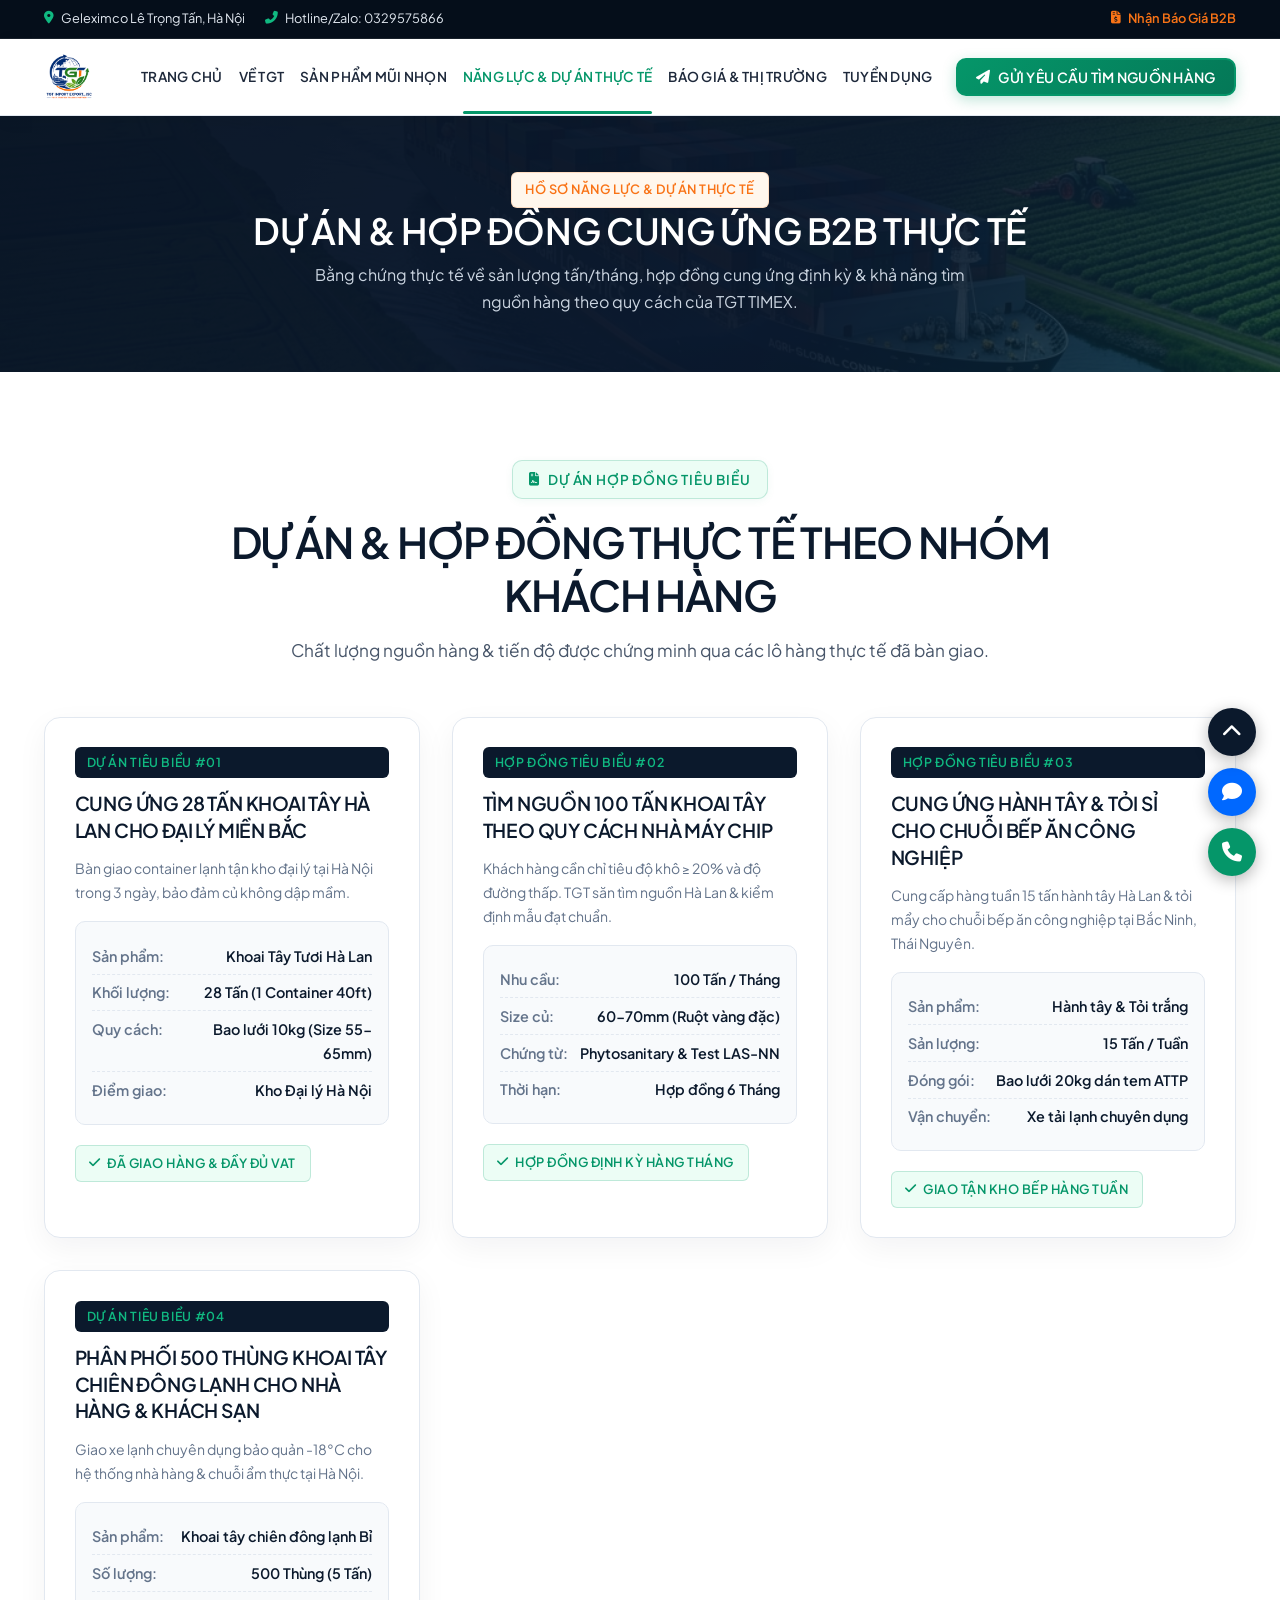
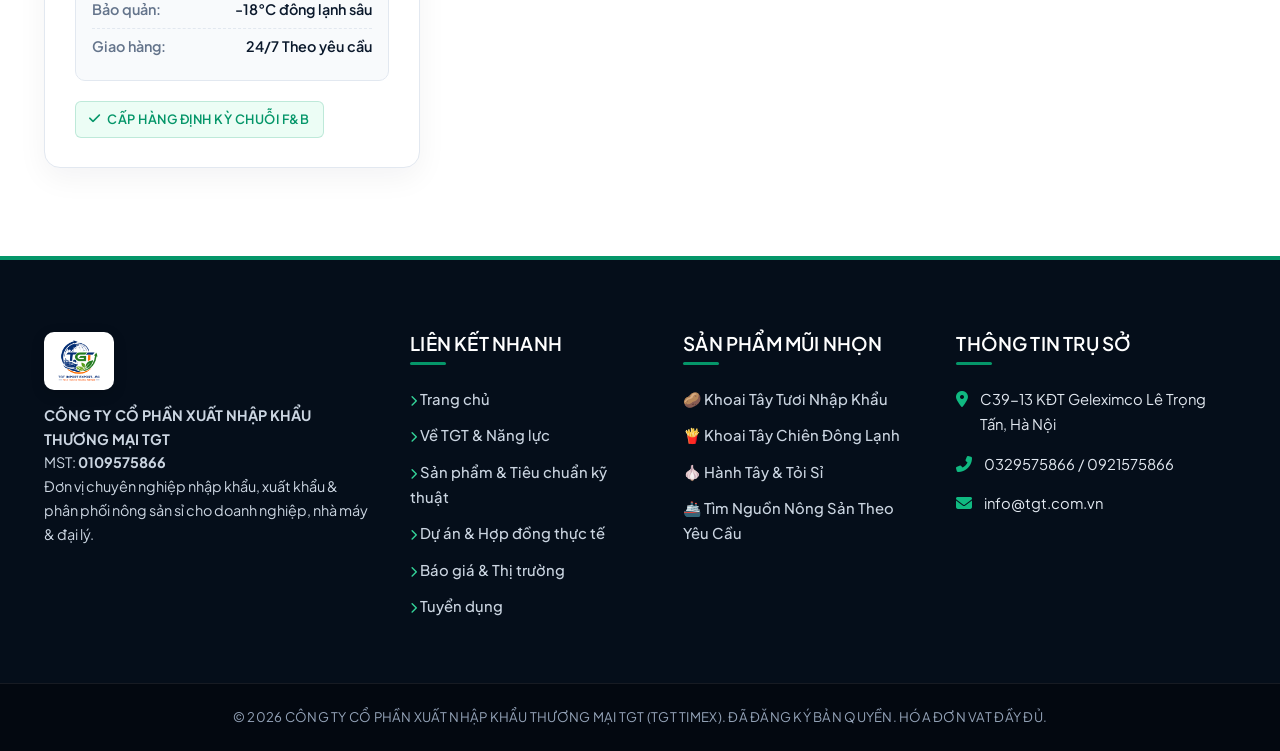
==== commit 74e1f1ef: "Bản địa hóa 100% tiếng Việt chuyên nghiệp và chuẩn hóa B2B cho toàn bộ website" ====
--- a/du-an.html
+++ b/du-an.html
@@ -3,8 +3,8 @@
 <head>
     <meta charset="UTF-8">
     <meta name="viewport" content="width=device-width, initial-scale=1.0">
-    <title>Năng Lực & Case Study Cung Ứng Thực Tế - TGT TIMEX</title>
-    <meta name="description" content="Tổng hợp các Case Study dự án hợp đồng cung ứng nông sản thực tế của TGT TIMEX cho nhà máy chế biến, chợ đầu mối, chuỗi bếp ăn & đối tác XNK.">
+    <title>Năng Lực & Dự Án Cung Ứng Thực Tế - TGT TIMEX</title>
+    <meta name="description" content="Tổng hợp các dự án hợp đồng cung ứng nông sản thực tế của TGT TIMEX cho nhà máy chế biến, chợ đầu mối, chuỗi bếp ăn & đối tác XNK.">
     
     <!-- Google Fonts & FontAwesome -->
     <link rel="preconnect" href="https://fonts.googleapis.com">
@@ -49,19 +49,19 @@
                     <a href="./" class="nav-link">Trang chủ</a>
                     <a href="gioi-thieu.html" class="nav-link">Về TGT</a>
                     <a href="san-pham.html" class="nav-link">Sản Phẩm Mũi Nhọn</a>
-                    <a href="du-an.html" class="nav-link active">Năng Lực & Case Study</a>
+                    <a href="du-an.html" class="nav-link active">Năng Lực & Dự Án Thực Tế</a>
                     <a href="tin-tuc.html" class="nav-link">Báo Giá & Thị Trường</a>
                     <a href="tuyen-dung.html" class="nav-link">Tuyển dụng</a>
                     <div class="mobile-only-btn" style="margin-top:1.5rem; width:100%;">
                         <button class="btn btn-primary trigger-rfq-modal" style="width:100%; padding:0.85rem;">
-                            <i class="fas fa-paper-plane"></i> Gửi Yêu Cầu Sourcing B2B
+                            <i class="fas fa-paper-plane"></i> Gửi Yêu Cầu Tìm Nguồn Hàng
                         </button>
                     </div>
                 </nav>
 
                 <div class="nav-right-actions" style="display:flex; align-items:center; gap:0.75rem;">
                     <button class="btn btn-primary btn-sm trigger-rfq-modal">
-                        <i class="fas fa-paper-plane"></i> Gửi Yêu Cầu Sourcing
+                        <i class="fas fa-paper-plane"></i> Gửi Yêu Cầu Tìm Nguồn Hàng
                     </button>
                     <button class="mobile-toggle" aria-label="Open Menu">
                         <i class="fas fa-bars"></i>
@@ -75,9 +75,9 @@
     <section class="hero-section" style="padding:3.5rem 0; background-color:#0A192F;">
         <div class="hero-bg-overlay" style="opacity:0.4;"></div>
         <div class="container" style="position:relative; z-index:2; text-align:center;">
-            <span class="badge badge-orange mb-2">Proof of Capacity & Case Studies</span>
-            <h1 style="font-size:2.25rem; color:white;">CASE STUDY HỢP ĐỒNG CUNG ỨNG B2B THỰC TẾ</h1>
-            <p style="color:#E2E8F0; max-width:700px; margin:0.5rem auto 0 auto;">Bằng chứng thực tế về sản lượng tấn/tháng, hợp đồng cung ứng định kỳ & khả năng Sourcing theo quy cách của TGT TIMEX.</p>
+            <span class="badge badge-orange mb-2">Hồ Sơ Năng Lực & Dự Án Thực Tế</span>
+            <h1 style="font-size:2.25rem; color:white;">DỰ ÁN & HỢP ĐỒNG CUNG ỨNG B2B THỰC TẾ</h1>
+            <p style="color:#E2E8F0; max-width:700px; margin:0.5rem auto 0 auto;">Bằng chứng thực tế về sản lượng tấn/tháng, hợp đồng cung ứng định kỳ & khả năng tìm nguồn hàng theo quy cách của TGT TIMEX.</p>
         </div>
     </section>
 
@@ -86,7 +86,7 @@
         <div class="container">
             <div class="section-header">
                 <span class="sub-tag"><i class="fas fa-file-contract"></i> Dự Án Hợp Đồng Tiêu Biểu</span>
-                <h2 class="section-title">CASE STUDY THỰC TẾ THEO NHÓM KHÁCH HÀNG B2B</h2>
+                <h2 class="section-title">DỰ ÁN & HỢP ĐỒNG THỰC TẾ THEO NHÓM KHÁCH HÀNG</h2>
                 <p class="section-subtitle">Chất lượng nguồn hàng & tiến độ được chứng minh qua các lô hàng thực tế đã bàn giao.</p>
             </div>
 
@@ -94,7 +94,7 @@
                 <!-- Case 1 -->
                 <div class="case-study-card">
                     <div class="case-study-content">
-                        <span class="case-study-badge">CASE STUDY #01</span>
+                        <span class="case-study-badge">DỰ ÁN TIÊU BIỂU #01</span>
                         <h3 class="case-study-title">CUNG ỨNG 28 TẤN KHOAI TÂY HÀ LAN CHO ĐẠI LÝ MIỀN BẮC</h3>
                         <p style="font-size:0.875rem; color:#64748B; margin-bottom:1rem;">Bàn giao container lạnh tận kho đại lý tại Hà Nội trong 3 ngày, bảo đảm củ không dập mầm.</p>
                         
@@ -112,8 +112,8 @@
                 <!-- Case 2 -->
                 <div class="case-study-card">
                     <div class="case-study-content">
-                        <span class="case-study-badge">CASE STUDY #02</span>
-                        <h3 class="case-study-title">SOURCING 100 TẤN KHOAI TÂY THEO QUY CÁCH NHÀ MÁY CHIP</h3>
+                        <span class="case-study-badge">HỢP ĐỒNG TIÊU BIỂU #02</span>
+                        <h3 class="case-study-title">TÌM NGUỒN 100 TẤN KHOAI TÂY THEO QUY CÁCH NHÀ MÁY CHIP</h3>
                         <p style="font-size:0.875rem; color:#64748B; margin-bottom:1rem;">Khách hàng cần chỉ tiêu độ khô ≥ 20% và độ đường thấp. TGT săn tìm nguồn Hà Lan & kiểm định mẫu đạt chuẩn.</p>
                         
                         <div class="case-study-specs">
@@ -130,7 +130,7 @@
                 <!-- Case 3 -->
                 <div class="case-study-card">
                     <div class="case-study-content">
-                        <span class="case-study-badge">CASE STUDY #03</span>
+                        <span class="case-study-badge">HỢP ĐỒNG TIÊU BIỂU #03</span>
                         <h3 class="case-study-title">CUNG ỨNG HÀNH TÂY & TỎI SỈ CHO CHUỖI BẾP ĂN CÔNG NGHIỆP</h3>
                         <p style="font-size:0.875rem; color:#64748B; margin-bottom:1rem;">Cung cấp hàng tuần 15 tấn hành tây Hà Lan & tỏi mẩy cho chuỗi bếp ăn công nghiệp tại Bắc Ninh, Thái Nguyên.</p>
                         
@@ -148,9 +148,9 @@
                 <!-- Case 4 -->
                 <div class="case-study-card">
                     <div class="case-study-content">
-                        <span class="case-study-badge">CASE STUDY #04</span>
-                        <h3 class="case-study-title">PHÂN PHỐI 500 THÙNG KHOAI TÂY CHIÊN ĐÔNG LẠNH CHO HORECA</h3>
-                        <p style="font-size:0.875rem; color:#64748B; margin-bottom:1rem;">Giao xe lạnh chuyên dụng bảo quản -18°C cho hệ thống nhà hàng & chuỗi F&B tại Hà Nội.</p>
+                        <span class="case-study-badge">DỰ ÁN TIÊU BIỂU #04</span>
+                        <h3 class="case-study-title">PHÂN PHỐI 500 THÙNG KHOAI TÂY CHIÊN ĐÔNG LẠNH CHO NHÀ HÀNG & KHÁCH SẠN</h3>
+                        <p style="font-size:0.875rem; color:#64748B; margin-bottom:1rem;">Giao xe lạnh chuyên dụng bảo quản -18°C cho hệ thống nhà hàng & chuỗi ẩm thực tại Hà Nội.</p>
                         
                         <div class="case-study-specs">
                             <div class="case-study-spec-row"><label>Sản phẩm:</label> <span>Khoai tây chiên đông lạnh Bỉ</span></div>
@@ -186,8 +186,8 @@
                     <div class="footer-links">
                         <a href="./"><i class="fas fa-chevron-right" style="font-size:0.7rem; color:#34D399;"></i> Trang chủ</a>
                         <a href="gioi-thieu.html"><i class="fas fa-chevron-right" style="font-size:0.7rem; color:#34D399;"></i> Về TGT & Năng lực</a>
-                        <a href="san-pham.html"><i class="fas fa-chevron-right" style="font-size:0.7rem; color:#34D399;"></i> Sản phẩm & Data Sheet</a>
-                        <a href="du-an.html"><i class="fas fa-chevron-right" style="font-size:0.7rem; color:#34D399;"></i> Case Study Cung Ứng</a>
+                        <a href="san-pham.html"><i class="fas fa-chevron-right" style="font-size:0.7rem; color:#34D399;"></i> Sản phẩm & Tiêu chuẩn kỹ thuật</a>
+                        <a href="du-an.html"><i class="fas fa-chevron-right" style="font-size:0.7rem; color:#34D399;"></i> Dự án & Hợp đồng thực tế</a>
                         <a href="tin-tuc.html"><i class="fas fa-chevron-right" style="font-size:0.7rem; color:#34D399;"></i> Báo giá & Thị trường</a>
                         <a href="tuyen-dung.html"><i class="fas fa-chevron-right" style="font-size:0.7rem; color:#34D399;"></i> Tuyển dụng</a>
                     </div>
@@ -199,12 +199,12 @@
                         <a href="san-pham.html">🥔 Khoai Tây Tươi Nhập Khẩu</a>
                         <a href="san-pham.html">🍟 Khoai Tây Chiên Đông Lạnh</a>
                         <a href="san-pham.html">🧄 Hành Tây & Tỏi Sỉ</a>
-                        <a href="san-pham.html">🚢 Sourcing Nông Sản B2B</a>
+                        <a href="san-pham.html">🚢 Tìm Nguồn Nông Sản Theo Yêu Cầu</a>
                     </div>
                 </div>
 
                 <div class="footer-col">
-                    <h4>THÔNG TIN LIÊN HỆ</h4>
+                    <h4>THÔNG TIN TRỤ SỞ</h4>
                     <div class="footer-info-list">
                         <div class="footer-info-item">
                             <i class="fas fa-location-dot"></i>
@@ -225,7 +225,7 @@
 
         <div class="copyright-bar">
             <div class="container">
-                <p>© 2026 CÔNG TY CỔ PHẦN XUẤT NHẬP KHẨU THƯƠNG MẠI TGT (TGT TIMEX). All Rights Reserved.</p>
+                <p>© 2026 CÔNG TY CỔ PHẦN XUẤT NHẬP KHẨU THƯƠNG MẠI TGT (TGT TIMEX). ĐÃ ĐĂNG KÝ BẢN QUYỀN. HÓA ĐƠN VAT ĐẦY ĐỦ.</p>
             </div>
         </div>
     </footer>
@@ -277,7 +277,7 @@
                             <select class="form-control">
                                 <option value="nhamay">Nhà máy chế biến</option>
                                 <option value="daily">Chợ đầu mối / Đại lý sỉ</option>
-                                <option value="horeca">HORECA / Nhà hàng / F&B</option>
+                                <option value="horeca">Nhà hàng, Khách sạn & Ẩm thực (HORECA)</option>
                                 <option value="bepan">Bếp ăn công nghiệp</option>
                                 <option value="sieuthi">Siêu thị / Bán lẻ</option>
                                 <option value="xnk">Doanh nghiệp XNK</option>
@@ -305,8 +305,6 @@
                 </form>
             </div>
         </div>
-    </div>
-
     <script src="assets/js/main.js"></script>
 
     <!-- MOBILE STICKY BOTTOM BAR -->
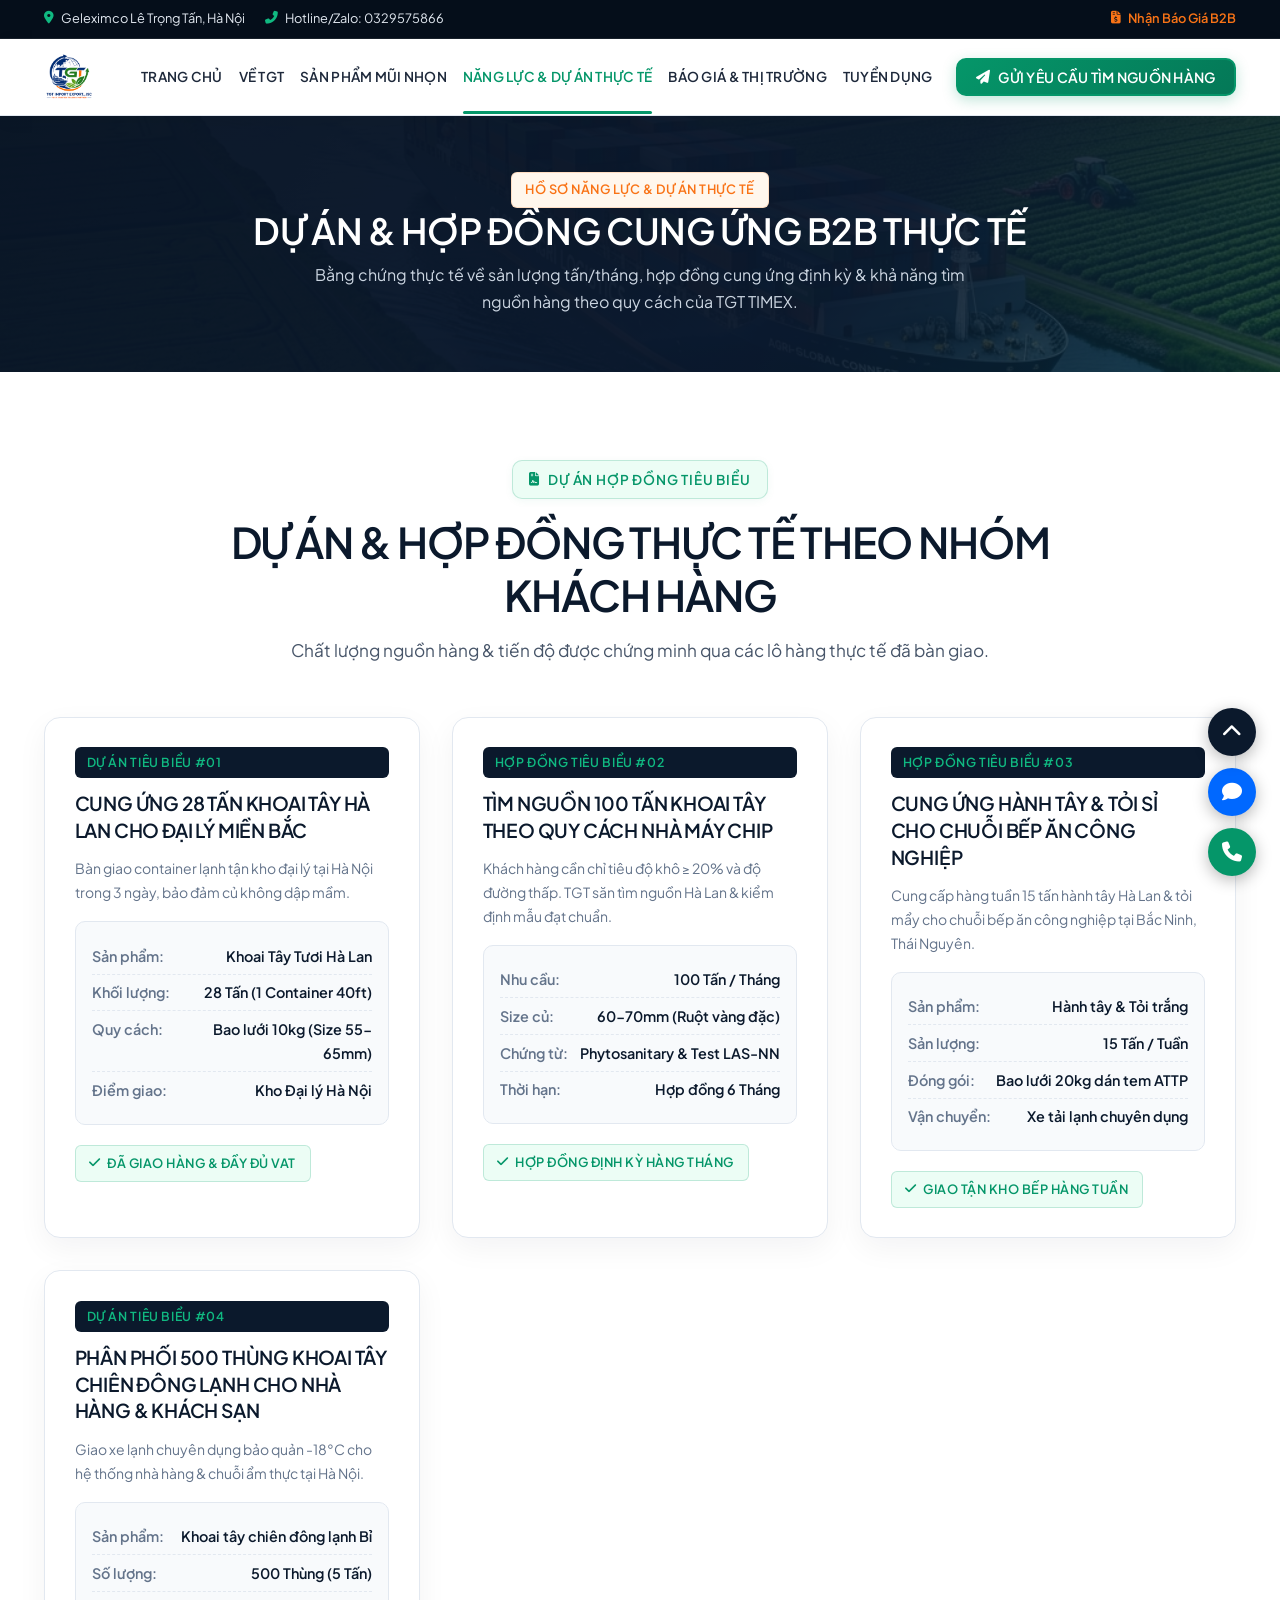
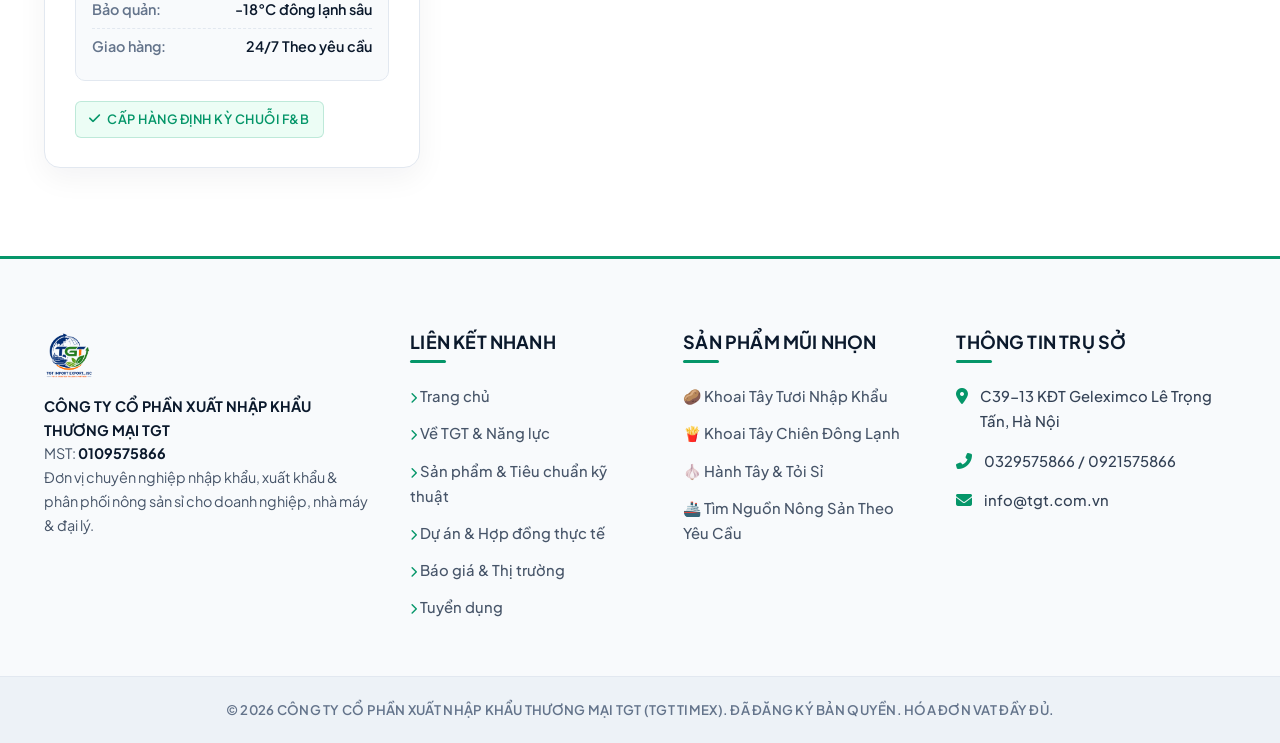
==== commit 823651a7: "Update footer to modern light theme across all pages" ====
--- a/du-an.html
+++ b/du-an.html
@@ -174,7 +174,7 @@
                     <div class="brand-logo mb-3">
                         <img src="assets/images/logo-tgt.png" alt="TGT TIMEX Logo" class="brand-logo-img footer-logo-img">
                     </div>
-                    <p style="color:#CBD5E1; margin-top:0.85rem; font-size:0.9rem; line-height:1.65;">
+                    <p style="margin-top:0.85rem; font-size:0.9rem; line-height:1.65;">
                         <strong>CÔNG TY CỔ PHẦN XUẤT NHẬP KHẨU THƯƠNG MẠI TGT</strong><br>
                         MST: <strong>0109575866</strong><br>
                         Đơn vị chuyên nghiệp nhập khẩu, xuất khẩu & phân phối nông sản sỉ cho doanh nghiệp, nhà máy & đại lý.
@@ -184,12 +184,12 @@
                 <div class="footer-col">
                     <h4>LIÊN KẾT NHANH</h4>
                     <div class="footer-links">
-                        <a href="./"><i class="fas fa-chevron-right" style="font-size:0.7rem; color:#34D399;"></i> Trang chủ</a>
-                        <a href="gioi-thieu.html"><i class="fas fa-chevron-right" style="font-size:0.7rem; color:#34D399;"></i> Về TGT & Năng lực</a>
-                        <a href="san-pham.html"><i class="fas fa-chevron-right" style="font-size:0.7rem; color:#34D399;"></i> Sản phẩm & Tiêu chuẩn kỹ thuật</a>
-                        <a href="du-an.html"><i class="fas fa-chevron-right" style="font-size:0.7rem; color:#34D399;"></i> Dự án & Hợp đồng thực tế</a>
-                        <a href="tin-tuc.html"><i class="fas fa-chevron-right" style="font-size:0.7rem; color:#34D399;"></i> Báo giá & Thị trường</a>
-                        <a href="tuyen-dung.html"><i class="fas fa-chevron-right" style="font-size:0.7rem; color:#34D399;"></i> Tuyển dụng</a>
+                        <a href="./"><i class="fas fa-chevron-right" style="font-size:0.7rem; color:#059669;"></i> Trang chủ</a>
+                        <a href="gioi-thieu.html"><i class="fas fa-chevron-right" style="font-size:0.7rem; color:#059669;"></i> Về TGT & Năng lực</a>
+                        <a href="san-pham.html"><i class="fas fa-chevron-right" style="font-size:0.7rem; color:#059669;"></i> Sản phẩm & Tiêu chuẩn kỹ thuật</a>
+                        <a href="du-an.html"><i class="fas fa-chevron-right" style="font-size:0.7rem; color:#059669;"></i> Dự án & Hợp đồng thực tế</a>
+                        <a href="tin-tuc.html"><i class="fas fa-chevron-right" style="font-size:0.7rem; color:#059669;"></i> Báo giá & Thị trường</a>
+                        <a href="tuyen-dung.html"><i class="fas fa-chevron-right" style="font-size:0.7rem; color:#059669;"></i> Tuyển dụng</a>
                     </div>
                 </div>
 
--- a/assets/css/main.css
+++ b/assets/css/main.css
@@ -369,11 +369,11 @@
 }
 
 .footer-logo-img {
-    height: 58px;
-    background-color: #FFFFFF;
-    padding: 6px 12px;
-    border-radius: var(--radius-md);
-    box-shadow: 0 4px 14px rgba(0, 0, 0, 0.15);
+    height: 50px;
+    background-color: transparent;
+    padding: 0;
+    border-radius: 0;
+    box-shadow: none;
 }
 
 .logo-icon-box {
@@ -743,35 +743,42 @@
     box-shadow: 0 14px 35px rgba(11, 25, 44, 0.08);
     display: grid;
     grid-template-columns: repeat(4, 1fr);
-    padding: 2rem 1.5rem;
+    padding: 1.85rem 1.25rem;
+    gap: 0.75rem;
 }
 
 .stat-box {
     text-align: center;
-    padding: 0.4rem 0.75rem;
-    word-break: break-word;
+    padding: 0.4rem 0.5rem;
+    display: flex;
+    flex-direction: column;
+    align-items: center;
+    justify-content: center;
 }
 
 .stat-number {
     font-family: 'Plus Jakarta Sans', sans-serif;
-    font-size: clamp(1.75rem, 3vw, 2.5rem);
-    font-weight: 600;
+    font-size: clamp(1.65rem, 2.25vw, 2.25rem);
+    font-weight: 700;
     color: var(--primary-navy);
-    line-height: 1.1;
-    margin-bottom: 0.4rem;
-    letter-spacing: -0.03em;
+    line-height: 1.15;
+    margin-bottom: 0.35rem;
+    letter-spacing: -0.02em;
+    white-space: nowrap;
     text-transform: uppercase !important;
 }
 
 .stat-number span { color: var(--accent-green); }
 
 .stat-label {
-    font-size: 0.85rem;
+    font-size: 0.8rem;
     font-weight: 600;
     color: var(--text-muted);
-    line-height: 1.4;
+    line-height: 1.35;
     text-transform: uppercase !important;
-    letter-spacing: 0.02em;
+    letter-spacing: 0.01em;
+    text-wrap: balance;
+    white-space: nowrap;
 }
 
 /* --- USP / Vision Card Grid --- */
@@ -1327,27 +1334,27 @@
     min-height: 115px;
 }
 
-/* --- FOOTER ARCHITECTURE --- */
+/* --- FOOTER ARCHITECTURE (LIGHT THEME) --- */
 .footer {
-    background-color: var(--dark-navy) !important;
-    color: #CBD5E1 !important;
+    background-color: #F8FAFC !important;
+    color: #475569 !important;
     padding-top: 4.5rem;
     font-size: 0.925rem;
-    border-top: 4px solid var(--accent-green);
+    border-top: 3px solid var(--accent-green);
 }
 
 .footer-grid {
     display: grid;
     grid-template-columns: 1.4fr 1fr 1fr 1.2fr;
     gap: 2.5rem;
-    padding-bottom: 4rem;
+    padding-bottom: 3.5rem;
 }
 
 .footer-col h4 {
-    color: #FFFFFF !important;
-    font-size: 1.18rem;
-    font-weight: 600;
-    margin-bottom: 1.4rem;
+    color: #0B192C !important;
+    font-size: 1.125rem;
+    font-weight: 700;
+    margin-bottom: 1.35rem;
     position: relative;
     padding-bottom: 0.55rem;
     text-transform: uppercase !important;
@@ -1366,26 +1373,35 @@
 }
 
 .footer-col p {
-    color: #CBD5E1 !important;
+    color: #475569 !important;
     font-size: 0.925rem;
     line-height: 1.7;
 }
 
+.footer-col p strong {
+    color: #0B192C;
+}
+
 .footer-links {
     display: flex;
     flex-direction: column;
-    gap: 0.7rem;
+    gap: 0.75rem;
 }
 
 .footer-links a {
-    color: #CBD5E1 !important;
+    color: #475569 !important;
     font-size: 0.925rem;
     font-weight: 500;
+    transition: var(--transition-smooth);
 }
 
 .footer-links a:hover {
-    color: var(--emerald-bright) !important;
+    color: var(--accent-green) !important;
     padding-left: 6px;
+}
+
+.footer-links a i {
+    color: var(--accent-green) !important;
 }
 
 .footer-info-list {
@@ -1398,27 +1414,36 @@
     display: flex;
     align-items: flex-start;
     gap: 0.75rem;
-    color: #E2E8F0 !important;
+    color: #334155 !important;
     font-size: 0.925rem;
 }
 
 .footer-info-item i {
-    color: var(--emerald-bright) !important;
+    color: var(--accent-green) !important;
     margin-top: 4px;
     font-size: 1rem;
 }
 
-.footer-info-item span { color: #E2E8F0 !important; }
+.footer-info-item span {
+    color: #334155 !important;
+    font-weight: 500;
+}
 
 .copyright-bar {
-    border-top: 1px solid rgba(255, 255, 255, 0.08);
-    padding: 1.4rem 0;
+    border-top: 1px solid #E2E8F0;
+    padding: 1.35rem 0;
     text-align: center;
     font-size: 0.825rem;
-    color: #94A3B8 !important;
-    background-color: #030810;
+    color: #64748B !important;
+    background-color: #EDF2F7;
     text-transform: uppercase !important;
     letter-spacing: 0.02em;
+    font-weight: 600;
+}
+
+.copyright-bar p {
+    color: #64748B !important;
+    margin: 0;
 }
 
 /* Hide Mobile Bottom Bar on Desktop by default */
@@ -1670,9 +1695,9 @@
         padding: 0.85rem 0.5rem;
         border-radius: var(--radius-md);
     }
-    .stat-box { padding: 0.15rem; }
-    .stat-number { font-size: 1.35rem; margin-bottom: 0.1rem; }
-    .stat-label { font-size: 0.725rem; }
+    .stat-box { padding: 0.25rem; }
+    .stat-number { font-size: 1.35rem; margin-bottom: 0.15rem; }
+    .stat-label { font-size: 0.725rem; white-space: normal; text-wrap: balance; }
 
     .section-padding { padding: 2.25rem 0; }
     .section-title { font-size: 1.35rem; line-height: 1.3; }
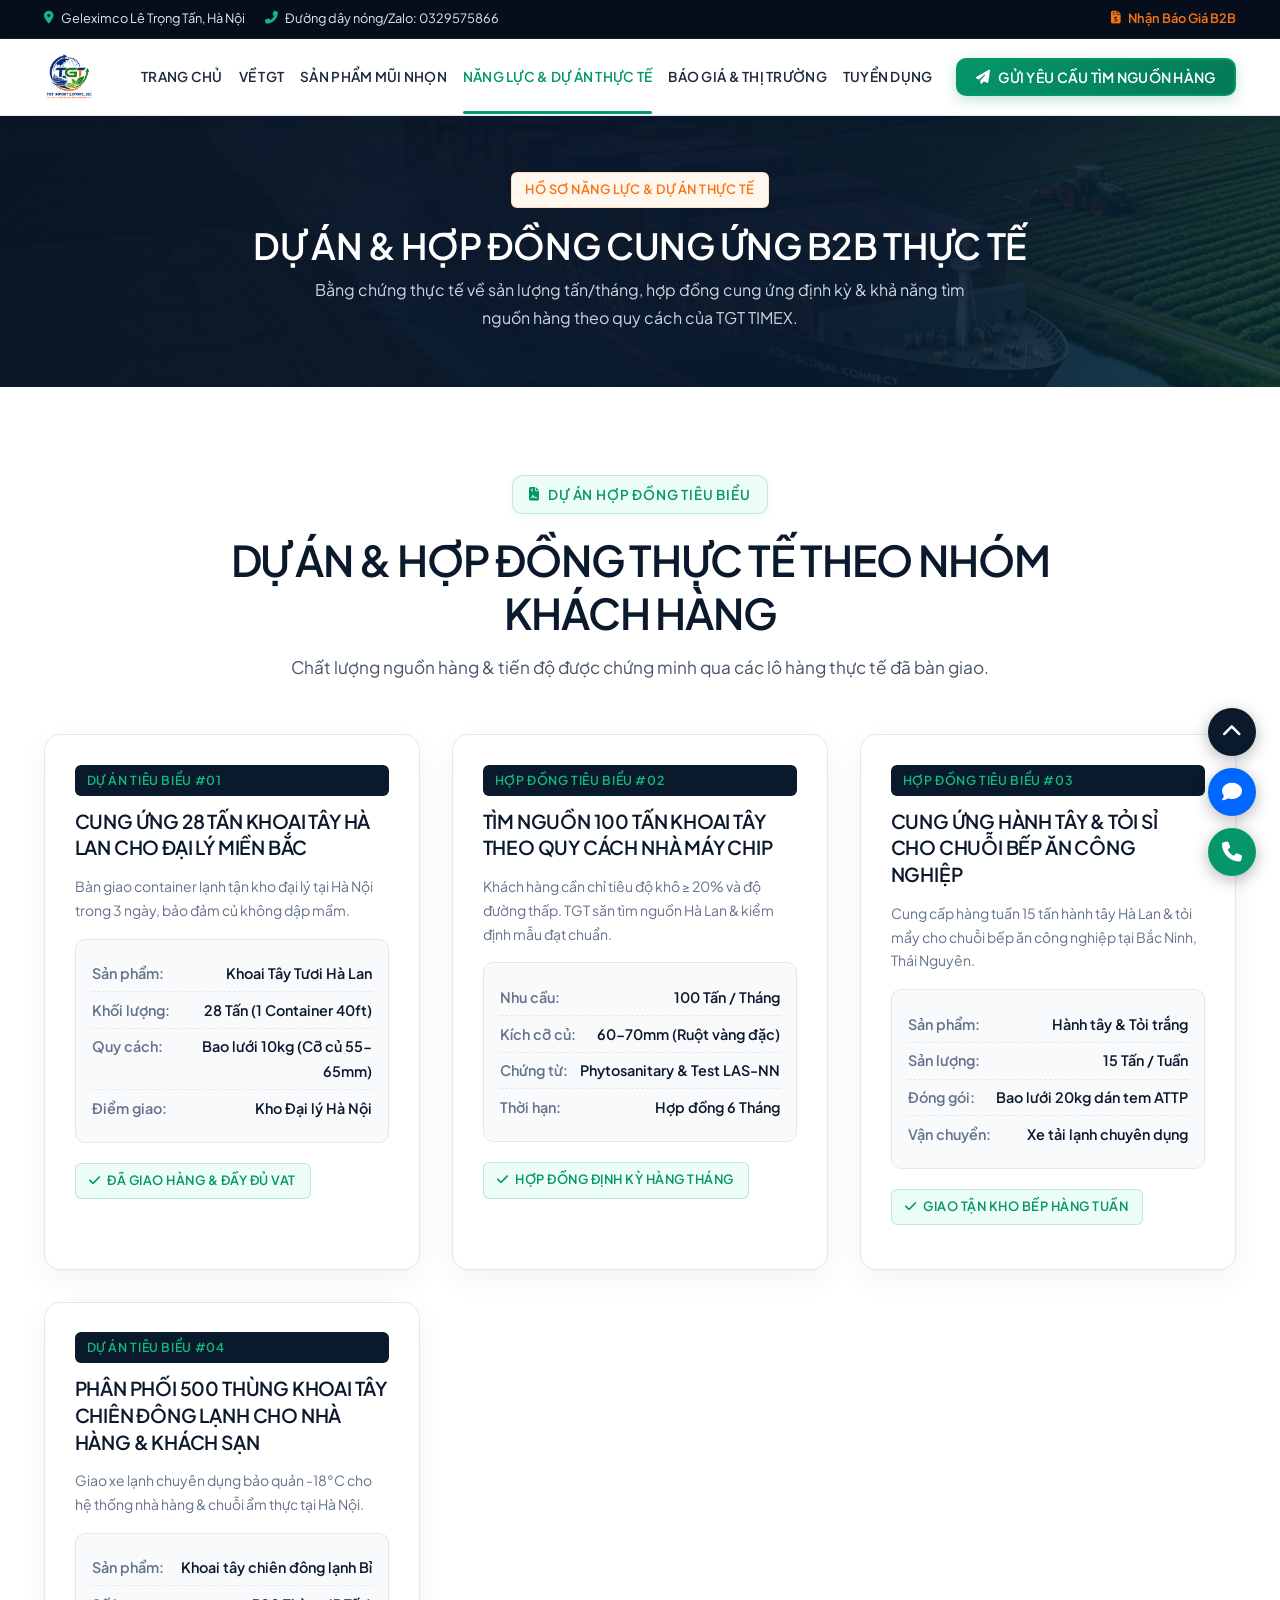
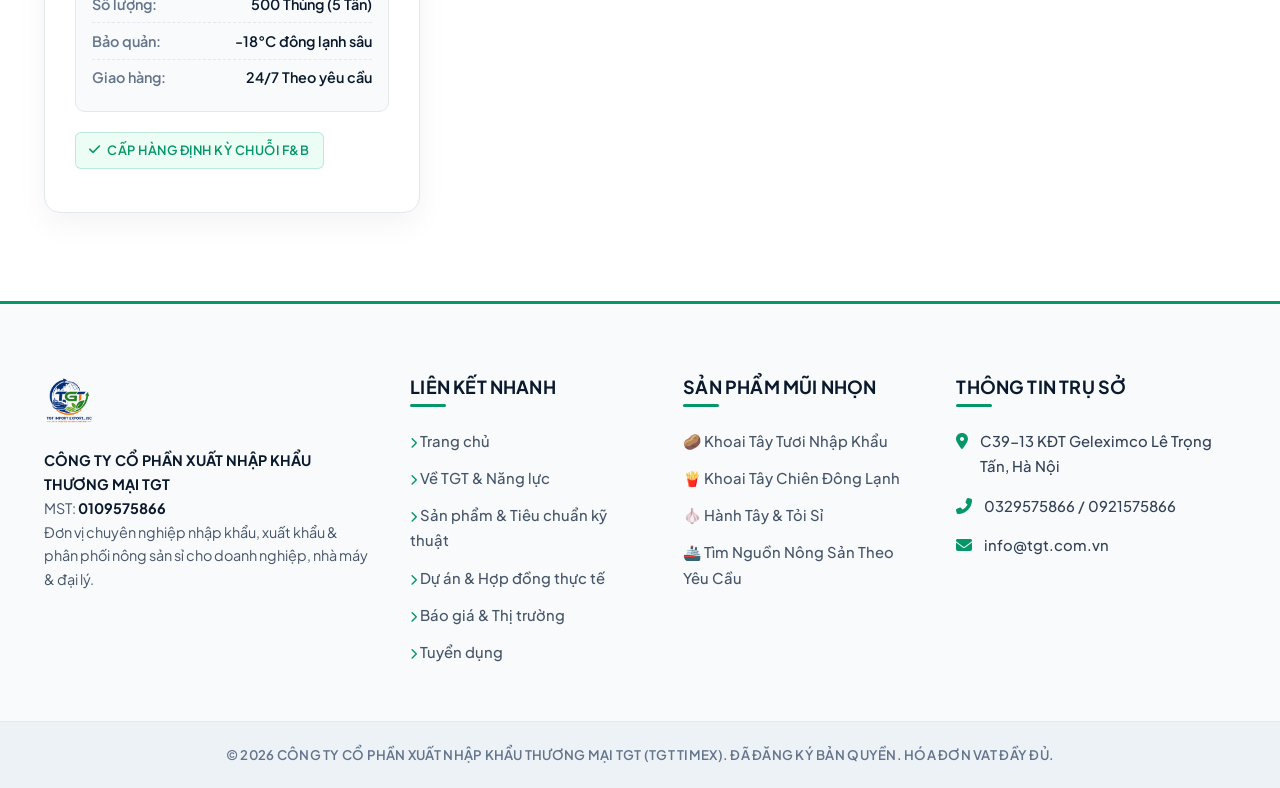
==== commit a5f70688: "Pure Vietnamese localization for Hotline, Email, Size, Logistics and Snack terms" ====
--- a/du-an.html
+++ b/du-an.html
@@ -26,7 +26,7 @@
                 </div>
                 <div class="top-bar-info-item">
                     <i class="fas fa-phone-alt"></i>
-                    <span>Hotline/Zalo: 0329575866</span>
+                    <span>Đường dây nóng/Zalo: 0329575866</span>
                 </div>
             </div>
             <div class="top-bar-actions">
@@ -101,7 +101,7 @@
                         <div class="case-study-specs">
                             <div class="case-study-spec-row"><label>Sản phẩm:</label> <span>Khoai Tây Tươi Hà Lan</span></div>
                             <div class="case-study-spec-row"><label>Khối lượng:</label> <span>28 Tấn (1 Container 40ft)</span></div>
-                            <div class="case-study-spec-row"><label>Quy cách:</label> <span>Bao lưới 10kg (Size 55-65mm)</span></div>
+                            <div class="case-study-spec-row"><label>Quy cách:</label> <span>Bao lưới 10kg (Cỡ củ 55-65mm)</span></div>
                             <div class="case-study-spec-row"><label>Điểm giao:</label> <span>Kho Đại lý Hà Nội</span></div>
                         </div>
 
@@ -118,7 +118,7 @@
                         
                         <div class="case-study-specs">
                             <div class="case-study-spec-row"><label>Nhu cầu:</label> <span>100 Tấn / Tháng</span></div>
-                            <div class="case-study-spec-row"><label>Size củ:</label> <span>60-70mm (Ruột vàng đặc)</span></div>
+                            <div class="case-study-spec-row"><label>Kích cỡ củ:</label> <span>60-70mm (Ruột vàng đặc)</span></div>
                             <div class="case-study-spec-row"><label>Chứng từ:</label> <span>Phytosanitary & Test LAS-NN</span></div>
                             <div class="case-study-spec-row"><label>Thời hạn:</label> <span>Hợp đồng 6 Tháng</span></div>
                         </div>
@@ -238,7 +238,7 @@
         <a href="https://zalo.me/0921575866" target="_blank" class="float-btn float-zalo" title="Chat Zalo 0921575866">
             <i class="fas fa-comment"></i>
         </a>
-        <a href="tel:0329575866" class="float-btn float-phone" title="Gọi Hotline 0329575866">
+        <a href="tel:0329575866" class="float-btn float-phone" title="Gọi đường dây nóng 0329575866">
             <i class="fas fa-phone"></i>
         </a>
     </div>
@@ -269,7 +269,7 @@
                             <input type="tel" class="form-control" placeholder="09xxxxxxx" required>
                         </div>
                         <div class="form-group">
-                            <label>Email nhận báo giá *</label>
+                            <label>Thư điện tử (Email) nhận báo giá *</label>
                             <input type="email" class="form-control" placeholder="email@domain.com" required>
                         </div>
                         <div class="form-group">
@@ -294,7 +294,7 @@
                         </div>
                         <div class="form-group full-width">
                             <label>Ghi Chú Quy Cách & Sản Lượng Nông Sản</label>
-                            <textarea class="form-control" placeholder="Ghi chú loại nông sản, size củ, số lượng tấn/container cần..."></textarea>
+                            <textarea class="form-control" placeholder="Ghi chú loại nông sản, kích cỡ củ, số lượng tấn/container cần..."></textarea>
                         </div>
                     </div>
                     <div style="margin-top:1.35rem; text-align:center;">
@@ -310,7 +310,7 @@
     <!-- MOBILE STICKY BOTTOM BAR -->
     <div class="mobile-bottom-bar">
         <a href="tel:0329575866" class="mobile-bottom-btn mobile-btn-call">
-            <i class="fas fa-phone-alt"></i> Hotline: 0329575866
+            <i class="fas fa-phone-alt"></i> Đường dây nóng: 0329575866
         </a>
         <a href="https://zalo.me/0921575866" target="_blank" class="mobile-bottom-btn mobile-btn-zalo">
             <i class="fas fa-comment"></i> Chat Zalo B2B
--- a/assets/css/main.css
+++ b/assets/css/main.css
@@ -35,28 +35,27 @@
     padding: 0;
 }
 
-html, body {
-    width: 100%;
-    max-width: 100vw;
-    overflow-x: hidden !important;
+html {
     scroll-behavior: smooth;
     font-size: 16px;
     -webkit-font-smoothing: antialiased;
     -moz-osx-font-smoothing: grayscale;
 }
 
-body.menu-open {
-    overflow: hidden !important;
-    touch-action: none;
-}
-
 body {
+    width: 100%;
+    overflow-x: clip;
     font-family: 'Plus Jakarta Sans', -apple-system, BlinkMacSystemFont, 'Segoe UI', Roboto, sans-serif;
     color: var(--text-primary);
     background-color: #FFFFFF;
     font-size: 1rem;
     line-height: 1.7;
     font-weight: 400;
+}
+
+body.menu-open {
+    overflow: hidden !important;
+    touch-action: none;
 }
 
 h1, h2, h3, h4, h5, h6,
@@ -169,7 +168,7 @@
     background-color: var(--emerald-light);
     padding: 0.45rem 1rem;
     border-radius: var(--radius-md);
-    margin-bottom: 1rem;
+    margin-bottom: 1.15rem;
     border: 1px solid rgba(5, 150, 105, 0.2);
     box-shadow: 0 2px 8px rgba(5, 150, 105, 0.06);
 }
@@ -185,11 +184,29 @@
     font-weight: 600;
     text-transform: uppercase;
     letter-spacing: 0.04em;
+    margin-bottom: 0.85rem;
 }
 
 .badge-navy { background-color: var(--primary-navy); color: #FFFFFF; }
 .badge-green { background-color: var(--emerald-light); color: var(--accent-green); border: 1px solid rgba(5, 150, 105, 0.2); }
 .badge-orange { background-color: var(--orange-light); color: var(--accent-orange); border: 1px solid rgba(249, 115, 22, 0.2); }
+
+/* Badge margin reset inside row containers */
+.job-card-header .badge,
+.usp-header-row .badge,
+.modal-header .badge,
+.product-card-header .badge {
+    margin-bottom: 0 !important;
+}
+
+/* --- Spacing Utilities --- */
+.mb-1 { margin-bottom: 0.5rem !important; }
+.mb-2 { margin-bottom: 0.95rem !important; }
+.mb-3 { margin-bottom: 1.45rem !important; }
+.mb-4 { margin-bottom: 2rem !important; }
+.mt-1 { margin-top: 0.5rem !important; }
+.mt-2 { margin-top: 0.95rem !important; }
+.mt-3 { margin-top: 1.45rem !important; }
 
 .section-title {
     font-size: clamp(1.85rem, 4vw, 2.65rem);
@@ -335,12 +352,19 @@
 
 /* --- Header Navbar Desktop --- */
 .header-nav {
-    position: sticky;
-    top: 0;
-    z-index: 1000;
-    background-color: #FFFFFF;
+    position: sticky !important;
+    top: 0 !important;
+    z-index: 1000 !important;
+    background-color: #FFFFFF !important;
     border-bottom: 1px solid var(--border-color);
     box-shadow: 0 4px 20px rgba(0, 0, 0, 0.04);
+    transition: box-shadow 0.3s ease, background-color 0.3s ease;
+}
+
+.header-nav.scrolled {
+    box-shadow: 0 6px 24px rgba(11, 25, 44, 0.12) !important;
+    background-color: rgba(255, 255, 255, 0.98) !important;
+    backdrop-filter: blur(8px) !important;
 }
 
 .nav-wrapper {
@@ -1829,3 +1853,330 @@
     .logo-icon-box { width: 34px; height: 34px; font-size: 0.9rem; }
     .stat-number { font-size: 1.35rem; }
 }
+
+/* ==========================================================================
+   RECRUITMENT & JOB DETAIL ARCHITECTURE (4 DETAILED POSITIONS)
+   ========================================================================== */
+.job-grid {
+    display: grid;
+    grid-template-columns: repeat(2, 1fr);
+    gap: 1.75rem;
+}
+
+.job-card {
+    background-color: #FFFFFF;
+    border: 1px solid var(--border-color);
+    border-radius: var(--radius-lg);
+    padding: 2rem 1.75rem;
+    box-shadow: var(--card-shadow);
+    transition: var(--transition-smooth);
+    display: flex;
+    flex-direction: column;
+    position: relative;
+}
+
+.job-card:hover {
+    border-color: var(--accent-green);
+    box-shadow: var(--card-shadow-hover);
+    transform: translateY(-4px);
+}
+
+.job-card-header {
+    display: flex;
+    justify-content: space-between;
+    align-items: flex-start;
+    gap: 0.75rem;
+    margin-bottom: 0.85rem;
+    flex-wrap: wrap;
+}
+
+.job-salary-tag {
+    font-size: 0.95rem;
+    font-weight: 700;
+    color: #EA580C;
+    background: #FFF7ED;
+    border: 1px solid #FFEDD5;
+    padding: 0.35rem 0.75rem;
+    border-radius: var(--radius-sm);
+    white-space: nowrap;
+}
+
+.job-title {
+    font-size: 1.25rem;
+    font-weight: 700;
+    color: var(--primary-navy);
+    line-height: 1.35;
+    margin-bottom: 0.75rem;
+}
+
+.job-meta-list {
+    display: flex;
+    flex-wrap: wrap;
+    gap: 0.65rem;
+    margin-bottom: 1.15rem;
+}
+
+.job-meta-item {
+    display: inline-flex;
+    align-items: center;
+    gap: 0.4rem;
+    font-size: 0.85rem;
+    color: #475569;
+    background-color: #F8FAFC;
+    padding: 0.3rem 0.65rem;
+    border-radius: var(--radius-sm);
+    border: 1px solid #E2E8F0;
+}
+
+.job-meta-item i {
+    color: var(--accent-green);
+}
+
+.job-summary {
+    font-size: 0.925rem;
+    color: #475569;
+    line-height: 1.65;
+    margin-bottom: 1.5rem;
+}
+
+.job-actions-row {
+    display: grid;
+    grid-template-columns: 1fr 1fr;
+    gap: 0.75rem;
+    margin-top: auto;
+}
+
+/* JD Detail Modal Styling */
+.jd-detail-modal-card {
+    max-width: 820px !important;
+}
+
+.jd-block {
+    background-color: #F8FAFC;
+    border: 1px solid #E2E8F0;
+    border-radius: var(--radius-md);
+    padding: 1.35rem;
+    margin-bottom: 1.25rem;
+}
+
+.jd-block-title {
+    font-size: 1.05rem;
+    font-weight: 700;
+    color: var(--primary-navy);
+    margin-bottom: 0.75rem;
+    display: flex;
+    align-items: center;
+    gap: 0.5rem;
+}
+
+.jd-block-title i {
+    color: var(--accent-green);
+}
+
+.jd-bullet-list {
+    list-style: none;
+    padding: 0;
+    margin: 0;
+    display: flex;
+    flex-direction: column;
+    gap: 0.5rem;
+}
+
+.jd-bullet-list li {
+    position: relative;
+    padding-left: 1.35rem;
+    font-size: 0.925rem;
+    color: #334155;
+    line-height: 1.6;
+}
+
+.jd-bullet-list li::before {
+    content: '✔';
+    position: absolute;
+    left: 0;
+    top: 0;
+    color: var(--accent-green);
+    font-size: 0.85rem;
+    font-weight: 700;
+}
+
+/* --- Recruitment Process Steps (4-Step Flow) --- */
+.process-grid {
+    display: grid;
+    grid-template-columns: repeat(4, 1fr);
+    gap: 1.5rem;
+}
+
+.process-card {
+    background-color: #FFFFFF;
+    border: 1px solid var(--border-color);
+    border-radius: var(--radius-lg);
+    padding: 2.25rem 1.35rem 1.75rem 1.35rem;
+    text-align: center;
+    box-shadow: var(--card-shadow);
+    transition: var(--transition-smooth);
+    position: relative;
+    display: flex;
+    flex-direction: column;
+    align-items: center;
+}
+
+.process-card:hover {
+    border-color: var(--accent-green);
+    box-shadow: var(--card-shadow-hover);
+    transform: translateY(-4px);
+}
+
+.process-step-num {
+    position: absolute;
+    top: 14px;
+    right: 18px;
+    font-size: 1.25rem;
+    font-weight: 800;
+    color: #CBD5E1;
+    font-family: 'Plus Jakarta Sans', sans-serif;
+    letter-spacing: -0.5px;
+}
+
+.process-icon-box {
+    width: 60px;
+    height: 60px;
+    background: linear-gradient(135deg, #ECFDF5 0%, #D1FAE5 100%);
+    color: var(--accent-green);
+    border-radius: 50%;
+    display: flex;
+    align-items: center;
+    justify-content: center;
+    font-size: 1.45rem;
+    margin-bottom: 1.25rem;
+    border: 2px solid #A7F3D0;
+    box-shadow: 0 4px 12px rgba(5, 150, 105, 0.12);
+}
+
+.process-card h3 {
+    font-size: 1.05rem;
+    font-weight: 700;
+    color: var(--primary-navy);
+    margin-bottom: 0.65rem;
+    line-height: 1.4;
+}
+
+.process-card p {
+    font-size: 0.875rem;
+    color: #64748B;
+    line-height: 1.6;
+    margin: 0;
+}
+
+/* --- Recruitment CTA Box --- */
+.recruit-cta-card {
+    background: #FFFFFF;
+    border: 1px solid var(--border-color);
+    border-radius: var(--radius-lg);
+    padding: 2.5rem;
+    display: grid;
+    grid-template-columns: 1.25fr 1fr;
+    gap: 2.5rem;
+    align-items: center;
+    box-shadow: var(--card-shadow);
+}
+
+.recruit-info-side {
+    display: flex;
+    flex-direction: column;
+    justify-content: center;
+    align-items: flex-start;
+}
+
+.recruit-info-side .badge {
+    margin-bottom: 0.85rem !important;
+}
+
+.recruit-info-side h3 {
+    font-size: 1.45rem;
+    color: var(--primary-navy);
+    font-weight: 700;
+    line-height: 1.35;
+    margin-top: 0.25rem;
+    margin-bottom: 0.85rem;
+}
+
+.recruit-info-side p {
+    color: #475569;
+    font-size: 0.95rem;
+    line-height: 1.65;
+    margin-bottom: 1.25rem;
+}
+
+.recruit-contact-details {
+    display: flex;
+    flex-direction: column;
+    gap: 0.75rem;
+}
+
+.recruit-contact-item {
+    display: flex;
+    align-items: flex-start;
+    gap: 0.75rem;
+    font-size: 0.925rem;
+    color: #334155;
+    line-height: 1.5;
+}
+
+.recruit-contact-item i {
+    color: var(--accent-green);
+    font-size: 1.05rem;
+    margin-top: 0.2rem;
+    flex-shrink: 0;
+}
+
+.recruit-action-side {
+    background: #F8FAFC;
+    border: 1px dashed #CBD5E1;
+    border-radius: var(--radius-md);
+    padding: 2.25rem 1.75rem;
+    text-align: center;
+    display: flex;
+    flex-direction: column;
+    align-items: center;
+    justify-content: center;
+}
+
+.recruit-action-icon {
+    width: 64px;
+    height: 64px;
+    background: #ECFDF5;
+    color: var(--accent-green);
+    border-radius: 50%;
+    display: flex;
+    align-items: center;
+    justify-content: center;
+    font-size: 1.75rem;
+    margin-bottom: 1rem;
+    box-shadow: 0 4px 14px rgba(5, 150, 105, 0.15);
+}
+
+.recruit-action-side h4 {
+    font-size: 1.15rem;
+    font-weight: 700;
+    color: var(--primary-navy);
+    margin-bottom: 0.5rem;
+}
+
+.recruit-action-side p {
+    font-size: 0.875rem;
+    color: #64748B;
+    line-height: 1.6;
+    margin-bottom: 1.35rem;
+}
+
+@media (max-width: 992px) {
+    .process-grid { grid-template-columns: repeat(2, 1fr); gap: 1.25rem; }
+    .recruit-cta-card { grid-template-columns: 1fr; padding: 1.75rem 1.25rem; gap: 1.75rem; }
+}
+
+@media (max-width: 768px) {
+    .job-grid { grid-template-columns: 1fr; gap: 1.25rem; }
+    .job-actions-row { grid-template-columns: 1fr; gap: 0.5rem; }
+    .process-grid { grid-template-columns: 1fr; gap: 1rem; }
+}
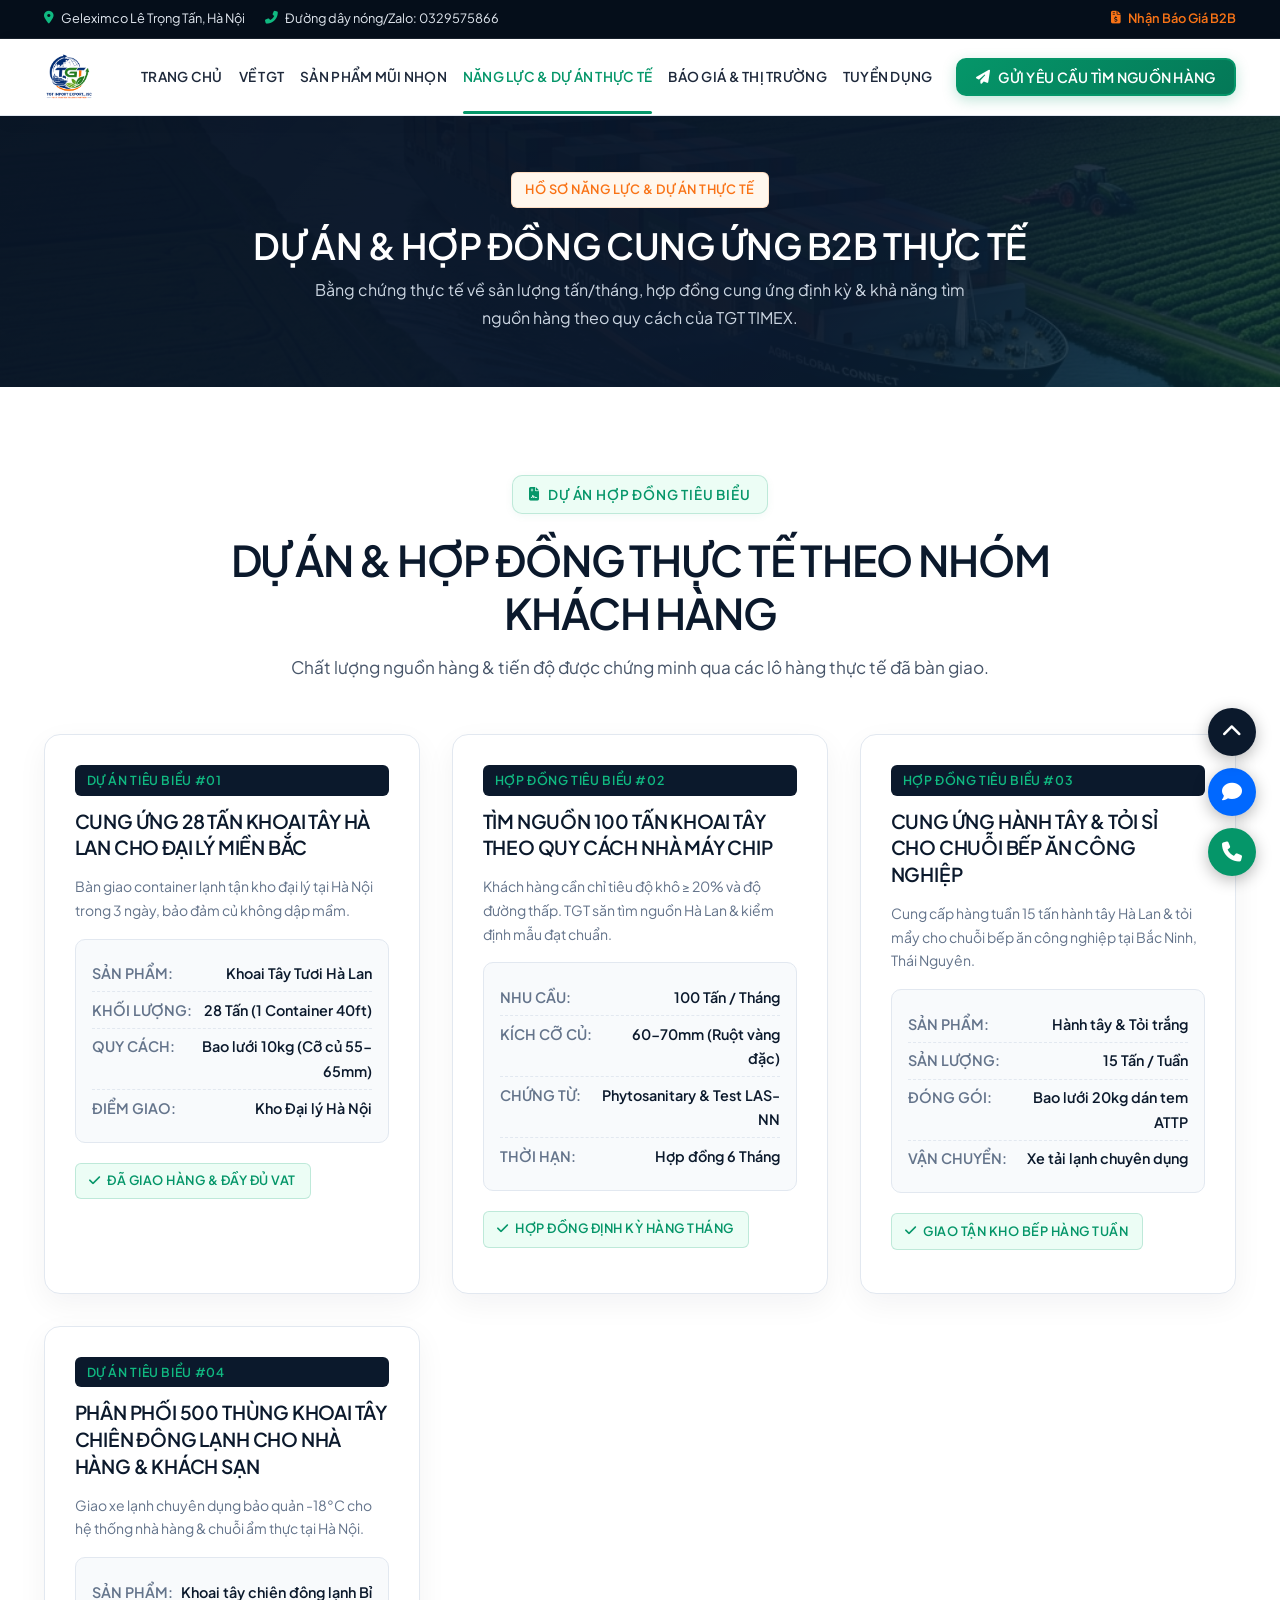
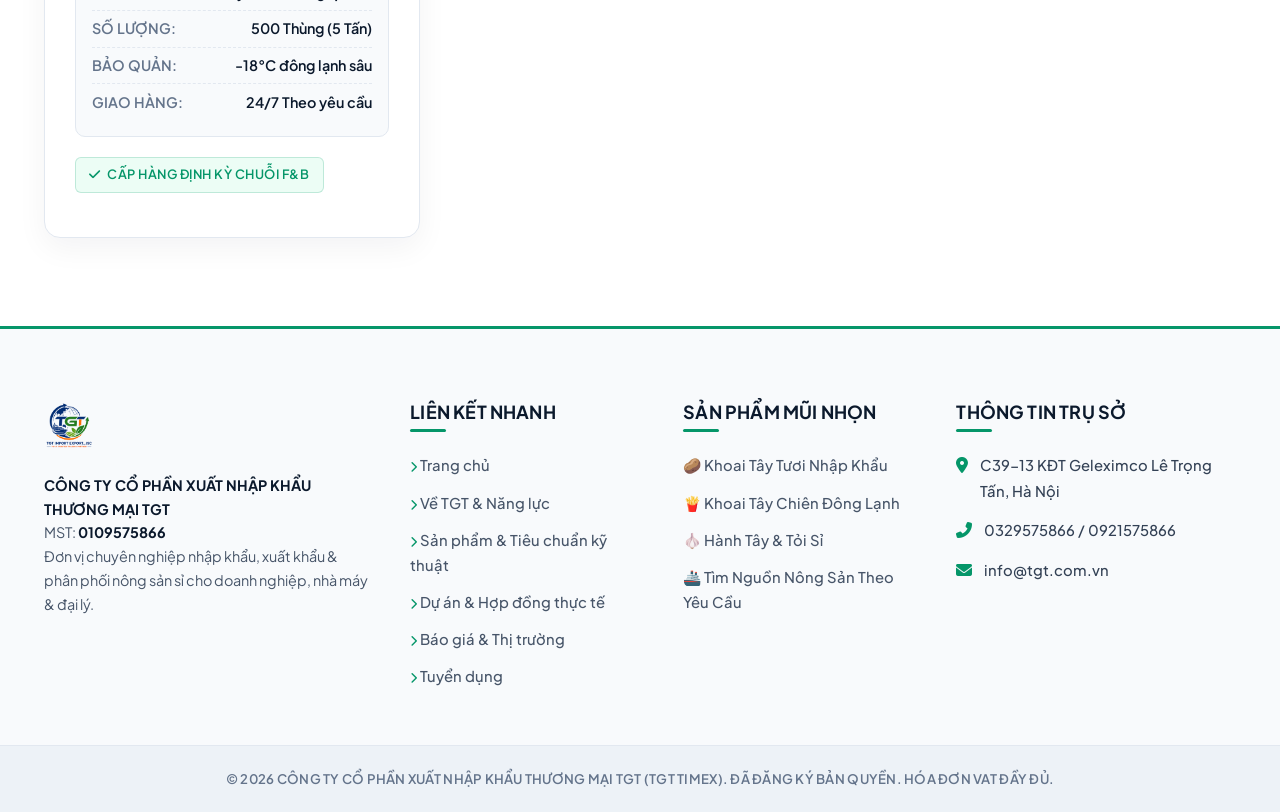
==== commit 5cab7324: "Update all form labels and specification titles to UPPERCASE" ====
--- a/du-an.html
+++ b/du-an.html
@@ -99,10 +99,10 @@
                         <p style="font-size:0.875rem; color:#64748B; margin-bottom:1rem;">Bàn giao container lạnh tận kho đại lý tại Hà Nội trong 3 ngày, bảo đảm củ không dập mầm.</p>
                         
                         <div class="case-study-specs">
-                            <div class="case-study-spec-row"><label>Sản phẩm:</label> <span>Khoai Tây Tươi Hà Lan</span></div>
-                            <div class="case-study-spec-row"><label>Khối lượng:</label> <span>28 Tấn (1 Container 40ft)</span></div>
-                            <div class="case-study-spec-row"><label>Quy cách:</label> <span>Bao lưới 10kg (Cỡ củ 55-65mm)</span></div>
-                            <div class="case-study-spec-row"><label>Điểm giao:</label> <span>Kho Đại lý Hà Nội</span></div>
+                            <div class="case-study-spec-row"><label>SẢN PHẨM:</label> <span>Khoai Tây Tươi Hà Lan</span></div>
+                            <div class="case-study-spec-row"><label>KHỐI LƯỢNG:</label> <span>28 Tấn (1 Container 40ft)</span></div>
+                            <div class="case-study-spec-row"><label>QUY CÁCH:</label> <span>Bao lưới 10kg (Cỡ củ 55-65mm)</span></div>
+                            <div class="case-study-spec-row"><label>ĐIỂM GIAO:</label> <span>Kho Đại lý Hà Nội</span></div>
                         </div>
 
                         <span class="badge badge-green" style="align-self:flex-start;"><i class="fas fa-check"></i> Đã Giao Hàng & Đầy Đủ VAT</span>
@@ -117,10 +117,10 @@
                         <p style="font-size:0.875rem; color:#64748B; margin-bottom:1rem;">Khách hàng cần chỉ tiêu độ khô ≥ 20% và độ đường thấp. TGT săn tìm nguồn Hà Lan & kiểm định mẫu đạt chuẩn.</p>
                         
                         <div class="case-study-specs">
-                            <div class="case-study-spec-row"><label>Nhu cầu:</label> <span>100 Tấn / Tháng</span></div>
-                            <div class="case-study-spec-row"><label>Kích cỡ củ:</label> <span>60-70mm (Ruột vàng đặc)</span></div>
-                            <div class="case-study-spec-row"><label>Chứng từ:</label> <span>Phytosanitary & Test LAS-NN</span></div>
-                            <div class="case-study-spec-row"><label>Thời hạn:</label> <span>Hợp đồng 6 Tháng</span></div>
+                            <div class="case-study-spec-row"><label>NHU CẦU:</label> <span>100 Tấn / Tháng</span></div>
+                            <div class="case-study-spec-row"><label>KÍCH CỠ CỦ:</label> <span>60-70mm (Ruột vàng đặc)</span></div>
+                            <div class="case-study-spec-row"><label>CHỨNG TỪ:</label> <span>Phytosanitary & Test LAS-NN</span></div>
+                            <div class="case-study-spec-row"><label>THỜI HẠN:</label> <span>Hợp đồng 6 Tháng</span></div>
                         </div>
 
                         <span class="badge badge-green" style="align-self:flex-start;"><i class="fas fa-check"></i> Hợp Đồng Định Kỳ Hàng Tháng</span>
@@ -135,10 +135,10 @@
                         <p style="font-size:0.875rem; color:#64748B; margin-bottom:1rem;">Cung cấp hàng tuần 15 tấn hành tây Hà Lan & tỏi mẩy cho chuỗi bếp ăn công nghiệp tại Bắc Ninh, Thái Nguyên.</p>
                         
                         <div class="case-study-specs">
-                            <div class="case-study-spec-row"><label>Sản phẩm:</label> <span>Hành tây & Tỏi trắng</span></div>
-                            <div class="case-study-spec-row"><label>Sản lượng:</label> <span>15 Tấn / Tuần</span></div>
-                            <div class="case-study-spec-row"><label>Đóng gói:</label> <span>Bao lưới 20kg dán tem ATTP</span></div>
-                            <div class="case-study-spec-row"><label>Vận chuyển:</label> <span>Xe tải lạnh chuyên dụng</span></div>
+                            <div class="case-study-spec-row"><label>SẢN PHẨM:</label> <span>Hành tây & Tỏi trắng</span></div>
+                            <div class="case-study-spec-row"><label>SẢN LƯỢNG:</label> <span>15 Tấn / Tuần</span></div>
+                            <div class="case-study-spec-row"><label>ĐÓNG GÓI:</label> <span>Bao lưới 20kg dán tem ATTP</span></div>
+                            <div class="case-study-spec-row"><label>VẬN CHUYỂN:</label> <span>Xe tải lạnh chuyên dụng</span></div>
                         </div>
 
                         <span class="badge badge-green" style="align-self:flex-start;"><i class="fas fa-check"></i> Giao Tận Kho Bếp Hàng Tuần</span>
@@ -153,10 +153,10 @@
                         <p style="font-size:0.875rem; color:#64748B; margin-bottom:1rem;">Giao xe lạnh chuyên dụng bảo quản -18°C cho hệ thống nhà hàng & chuỗi ẩm thực tại Hà Nội.</p>
                         
                         <div class="case-study-specs">
-                            <div class="case-study-spec-row"><label>Sản phẩm:</label> <span>Khoai tây chiên đông lạnh Bỉ</span></div>
-                            <div class="case-study-spec-row"><label>Số lượng:</label> <span>500 Thùng (5 Tấn)</span></div>
-                            <div class="case-study-spec-row"><label>Bảo quản:</label> <span>-18°C đông lạnh sâu</span></div>
-                            <div class="case-study-spec-row"><label>Giao hàng:</label> <span>24/7 Theo yêu cầu</span></div>
+                            <div class="case-study-spec-row"><label>SẢN PHẨM:</label> <span>Khoai tây chiên đông lạnh Bỉ</span></div>
+                            <div class="case-study-spec-row"><label>SỐ LƯỢNG:</label> <span>500 Thùng (5 Tấn)</span></div>
+                            <div class="case-study-spec-row"><label>BẢO QUẢN:</label> <span>-18°C đông lạnh sâu</span></div>
+                            <div class="case-study-spec-row"><label>GIAO HÀNG:</label> <span>24/7 Theo yêu cầu</span></div>
                         </div>
 
                         <span class="badge badge-green" style="align-self:flex-start;"><i class="fas fa-check"></i> Cấp Hàng Định Kỳ Chuỗi F&B</span>
@@ -257,23 +257,23 @@
                 <form>
                     <div class="form-grid">
                         <div class="form-group">
-                            <label>Họ và Tên Người Liên Hệ *</label>
+                            <label>HỌ VÀ TÊN NGƯỜI LIÊN HỆ *</label>
                             <input type="text" class="form-control" placeholder="Nguyễn Văn A" required>
                         </div>
                         <div class="form-group">
-                            <label>Tên Doanh Nghiệp / Cơ Sở *</label>
+                            <label>TÊN DOANH NGHIỆP / CƠ SỞ *</label>
                             <input type="text" class="form-control" placeholder="Công ty / Đại lý..." required>
                         </div>
                         <div class="form-group">
-                            <label>Số Điện Thoại / Zalo *</label>
+                            <label>SỐ ĐIỆN THOẠI / ZALO *</label>
                             <input type="tel" class="form-control" placeholder="09xxxxxxx" required>
                         </div>
                         <div class="form-group">
-                            <label>Thư điện tử (Email) nhận báo giá *</label>
+                            <label>THƯ ĐIỆN TỬ (EMAIL) NHẬN BÁO GIÁ *</label>
                             <input type="email" class="form-control" placeholder="email@domain.com" required>
                         </div>
                         <div class="form-group">
-                            <label>Mô hình kinh doanh?</label>
+                            <label>MÔ HÌNH KINH DOANH?</label>
                             <select class="form-control">
                                 <option value="nhamay">Nhà máy chế biến</option>
                                 <option value="daily">Chợ đầu mối / Đại lý sỉ</option>
@@ -284,7 +284,7 @@
                             </select>
                         </div>
                         <div class="form-group">
-                            <label>Thời gian cần hàng?</label>
+                            <label>THỜI GIAN CẦN HÀNG?</label>
                             <select class="form-control">
                                 <option value="ngay">Ngay lập tức (1-3 ngày)</option>
                                 <option value="tuan">Trong 1-7 ngày</option>
@@ -293,7 +293,7 @@
                             </select>
                         </div>
                         <div class="form-group full-width">
-                            <label>Ghi Chú Quy Cách & Sản Lượng Nông Sản</label>
+                            <label>GHI CHÚ QUY CÁCH & SẢN LƯỢNG NÔNG SẢN</label>
                             <textarea class="form-control" placeholder="Ghi chú loại nông sản, kích cỡ củ, số lượng tấn/container cần..."></textarea>
                         </div>
                     </div>
--- a/assets/css/main.css
+++ b/assets/css/main.css
@@ -1323,9 +1323,13 @@
 
 .form-group label {
     font-family: 'Plus Jakarta Sans', sans-serif;
-    font-size: 0.9rem;
-    font-weight: 600;
-    color: #334155;
+    font-size: 0.825rem;
+    font-weight: 700;
+    text-transform: uppercase;
+    letter-spacing: 0.035em;
+    color: var(--primary-navy);
+    display: inline-block;
+    margin-bottom: 0.35rem;
 }
 
 .form-control {
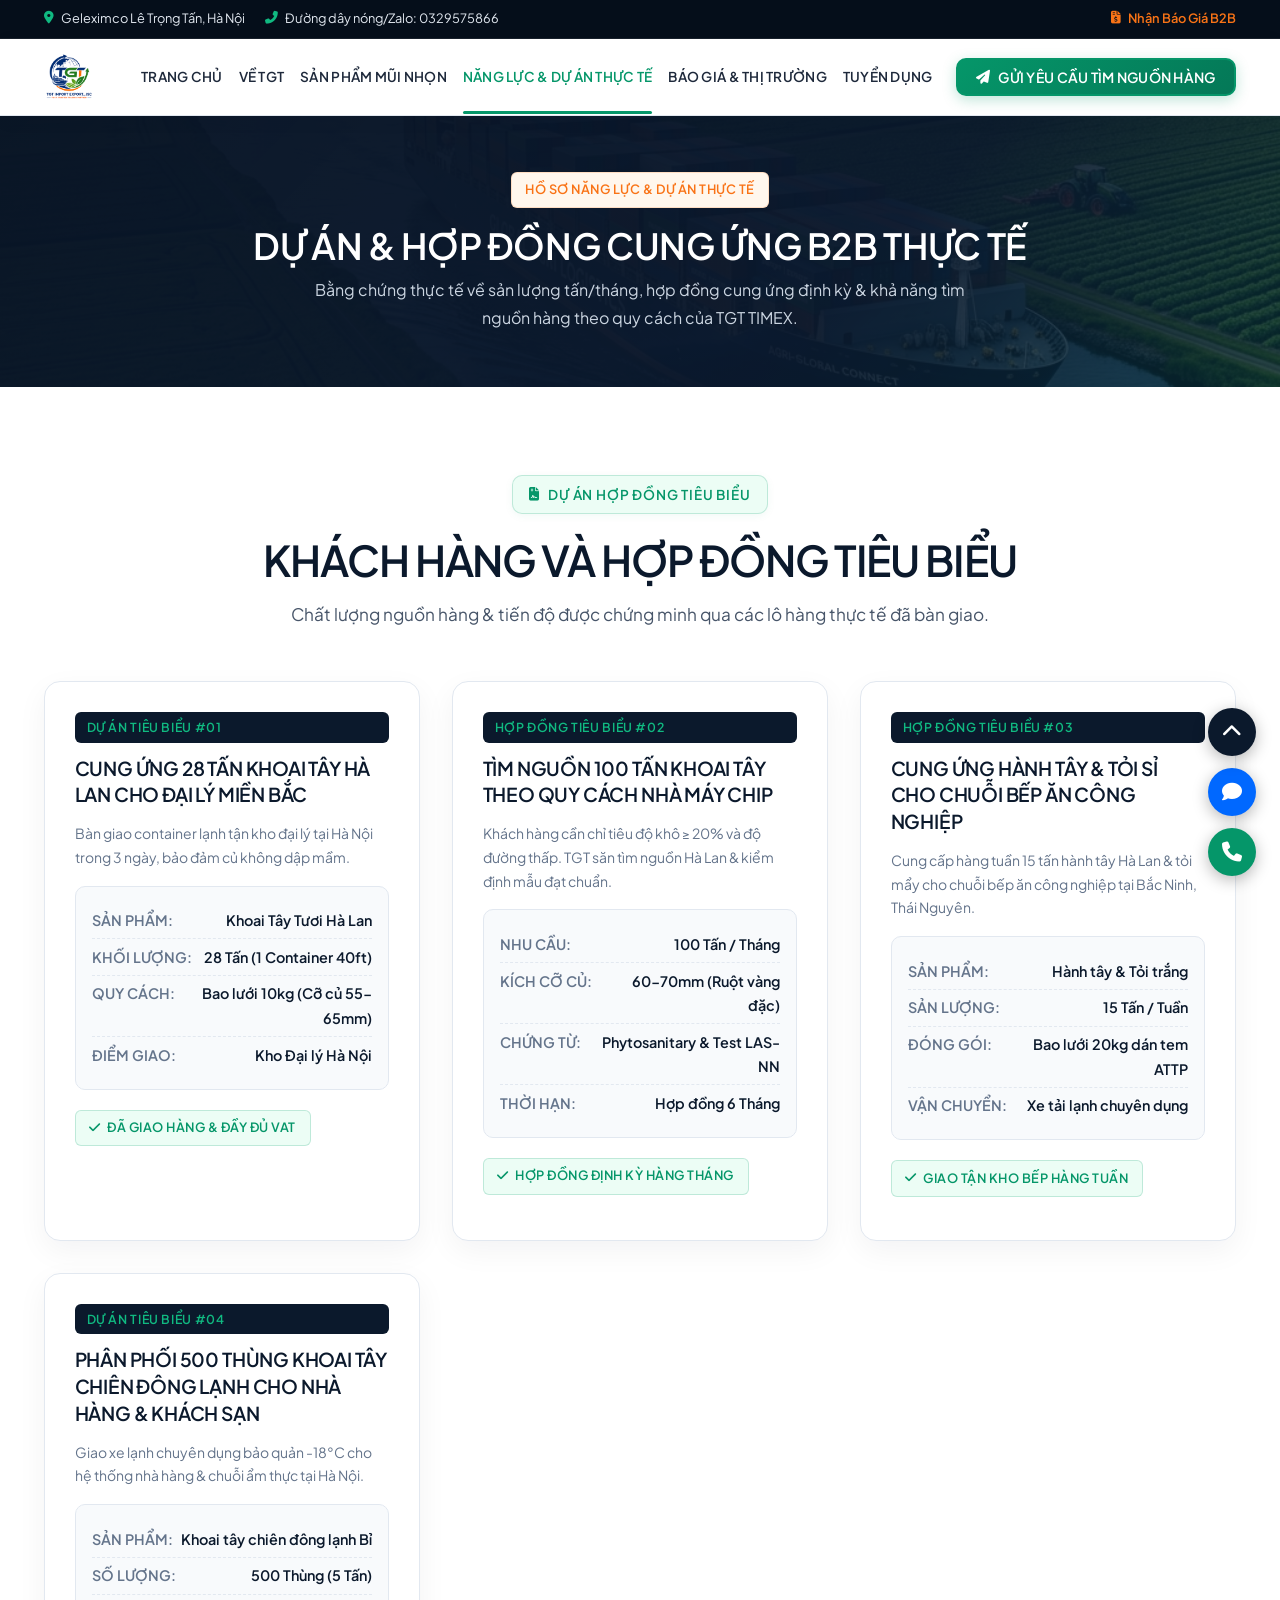
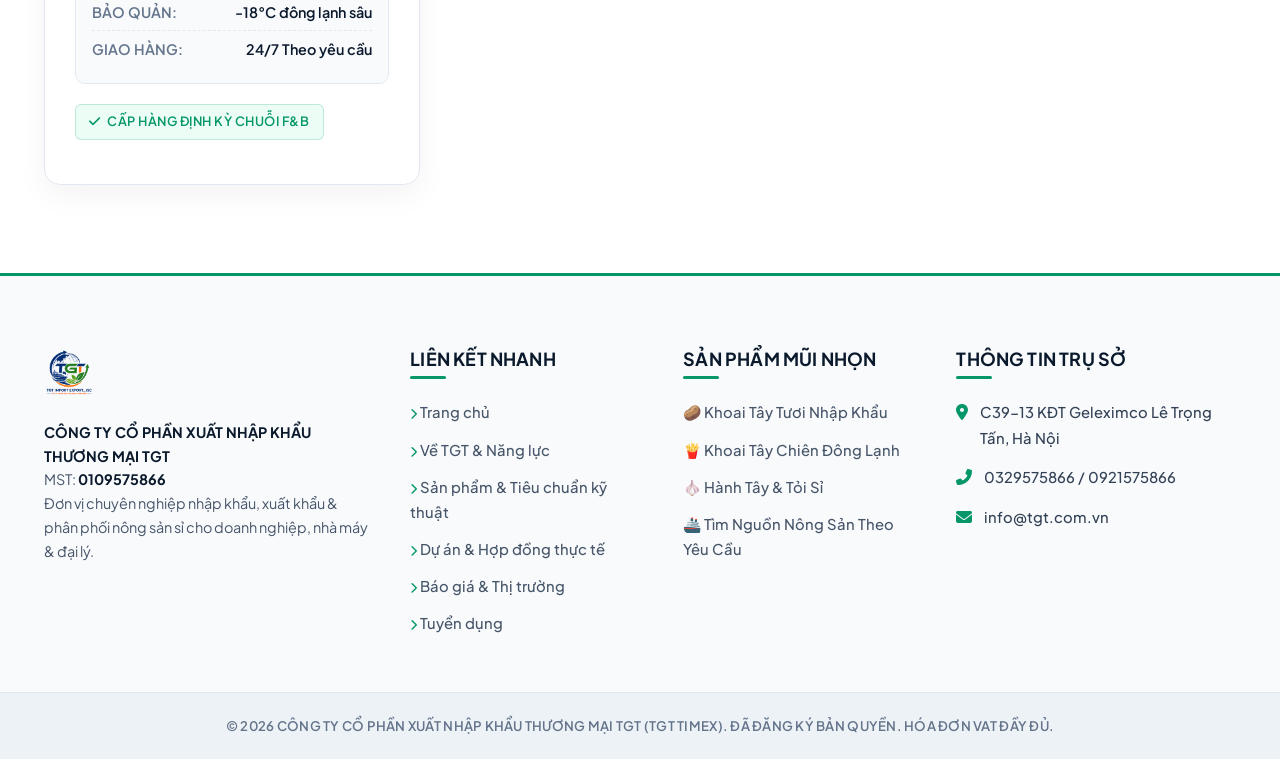
==== commit 56c346b9: "Update case study section heading to KHÁCH HÀNG VÀ HỢP ĐỒNG TIÊU BIỂU" ====
--- a/du-an.html
+++ b/du-an.html
@@ -86,7 +86,7 @@
         <div class="container">
             <div class="section-header">
                 <span class="sub-tag"><i class="fas fa-file-contract"></i> Dự Án Hợp Đồng Tiêu Biểu</span>
-                <h2 class="section-title">DỰ ÁN & HỢP ĐỒNG THỰC TẾ THEO NHÓM KHÁCH HÀNG</h2>
+                <h2 class="section-title">KHÁCH HÀNG VÀ HỢP ĐỒNG TIÊU BIỂU</h2>
                 <p class="section-subtitle">Chất lượng nguồn hàng & tiến độ được chứng minh qua các lô hàng thực tế đã bàn giao.</p>
             </div>
 
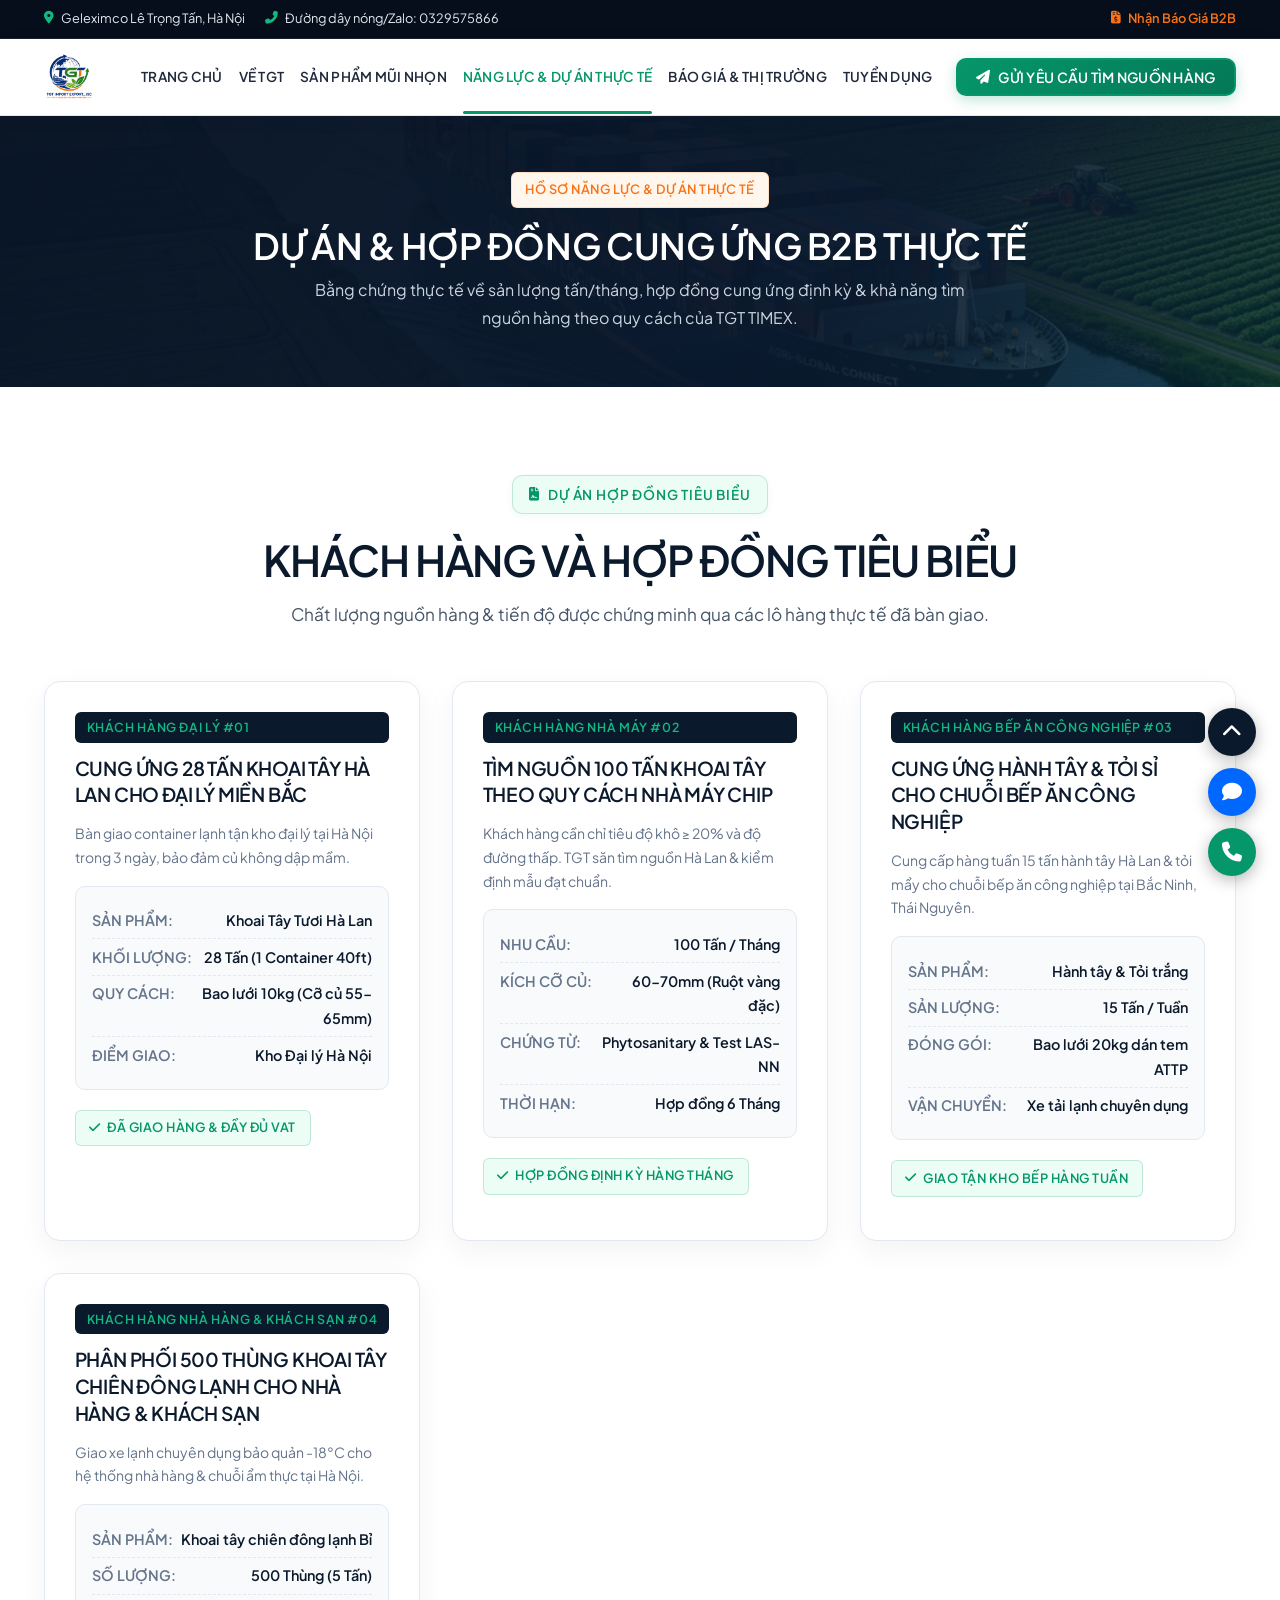
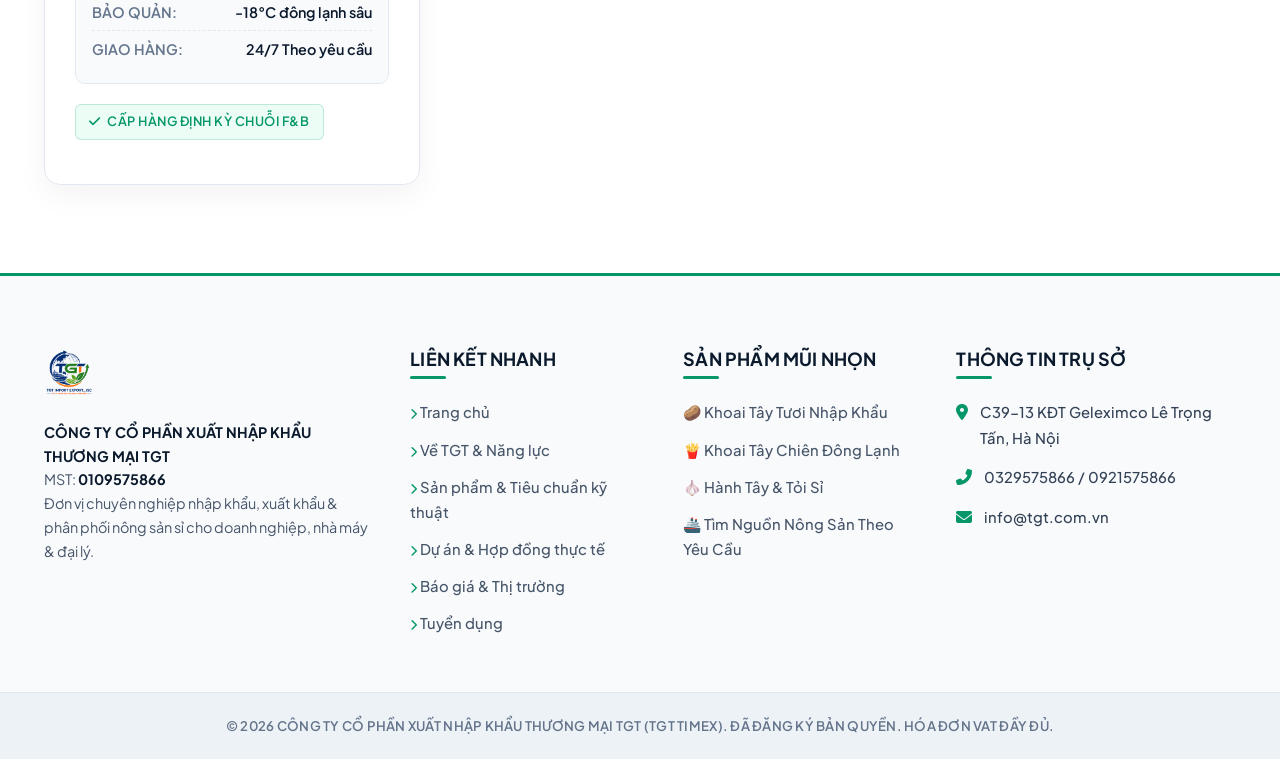
==== commit b563646c: "Update case study badges to specific client types (Đại lý, Nhà máy, Bếp ăn công nghiệp, Nhà hàng khá" ====
--- a/du-an.html
+++ b/du-an.html
@@ -94,7 +94,7 @@
                 <!-- Case 1 -->
                 <div class="case-study-card">
                     <div class="case-study-content">
-                        <span class="case-study-badge">DỰ ÁN TIÊU BIỂU #01</span>
+                        <span class="case-study-badge">KHÁCH HÀNG ĐẠI LÝ #01</span>
                         <h3 class="case-study-title">CUNG ỨNG 28 TẤN KHOAI TÂY HÀ LAN CHO ĐẠI LÝ MIỀN BẮC</h3>
                         <p style="font-size:0.875rem; color:#64748B; margin-bottom:1rem;">Bàn giao container lạnh tận kho đại lý tại Hà Nội trong 3 ngày, bảo đảm củ không dập mầm.</p>
                         
@@ -112,7 +112,7 @@
                 <!-- Case 2 -->
                 <div class="case-study-card">
                     <div class="case-study-content">
-                        <span class="case-study-badge">HỢP ĐỒNG TIÊU BIỂU #02</span>
+                        <span class="case-study-badge">KHÁCH HÀNG NHÀ MÁY #02</span>
                         <h3 class="case-study-title">TÌM NGUỒN 100 TẤN KHOAI TÂY THEO QUY CÁCH NHÀ MÁY CHIP</h3>
                         <p style="font-size:0.875rem; color:#64748B; margin-bottom:1rem;">Khách hàng cần chỉ tiêu độ khô ≥ 20% và độ đường thấp. TGT săn tìm nguồn Hà Lan & kiểm định mẫu đạt chuẩn.</p>
                         
@@ -130,7 +130,7 @@
                 <!-- Case 3 -->
                 <div class="case-study-card">
                     <div class="case-study-content">
-                        <span class="case-study-badge">HỢP ĐỒNG TIÊU BIỂU #03</span>
+                        <span class="case-study-badge">KHÁCH HÀNG BẾP ĂN CÔNG NGHIỆP #03</span>
                         <h3 class="case-study-title">CUNG ỨNG HÀNH TÂY & TỎI SỈ CHO CHUỖI BẾP ĂN CÔNG NGHIỆP</h3>
                         <p style="font-size:0.875rem; color:#64748B; margin-bottom:1rem;">Cung cấp hàng tuần 15 tấn hành tây Hà Lan & tỏi mẩy cho chuỗi bếp ăn công nghiệp tại Bắc Ninh, Thái Nguyên.</p>
                         
@@ -148,7 +148,7 @@
                 <!-- Case 4 -->
                 <div class="case-study-card">
                     <div class="case-study-content">
-                        <span class="case-study-badge">DỰ ÁN TIÊU BIỂU #04</span>
+                        <span class="case-study-badge">KHÁCH HÀNG NHÀ HÀNG & KHÁCH SẠN #04</span>
                         <h3 class="case-study-title">PHÂN PHỐI 500 THÙNG KHOAI TÂY CHIÊN ĐÔNG LẠNH CHO NHÀ HÀNG & KHÁCH SẠN</h3>
                         <p style="font-size:0.875rem; color:#64748B; margin-bottom:1rem;">Giao xe lạnh chuyên dụng bảo quản -18°C cho hệ thống nhà hàng & chuỗi ẩm thực tại Hà Nội.</p>
                         
